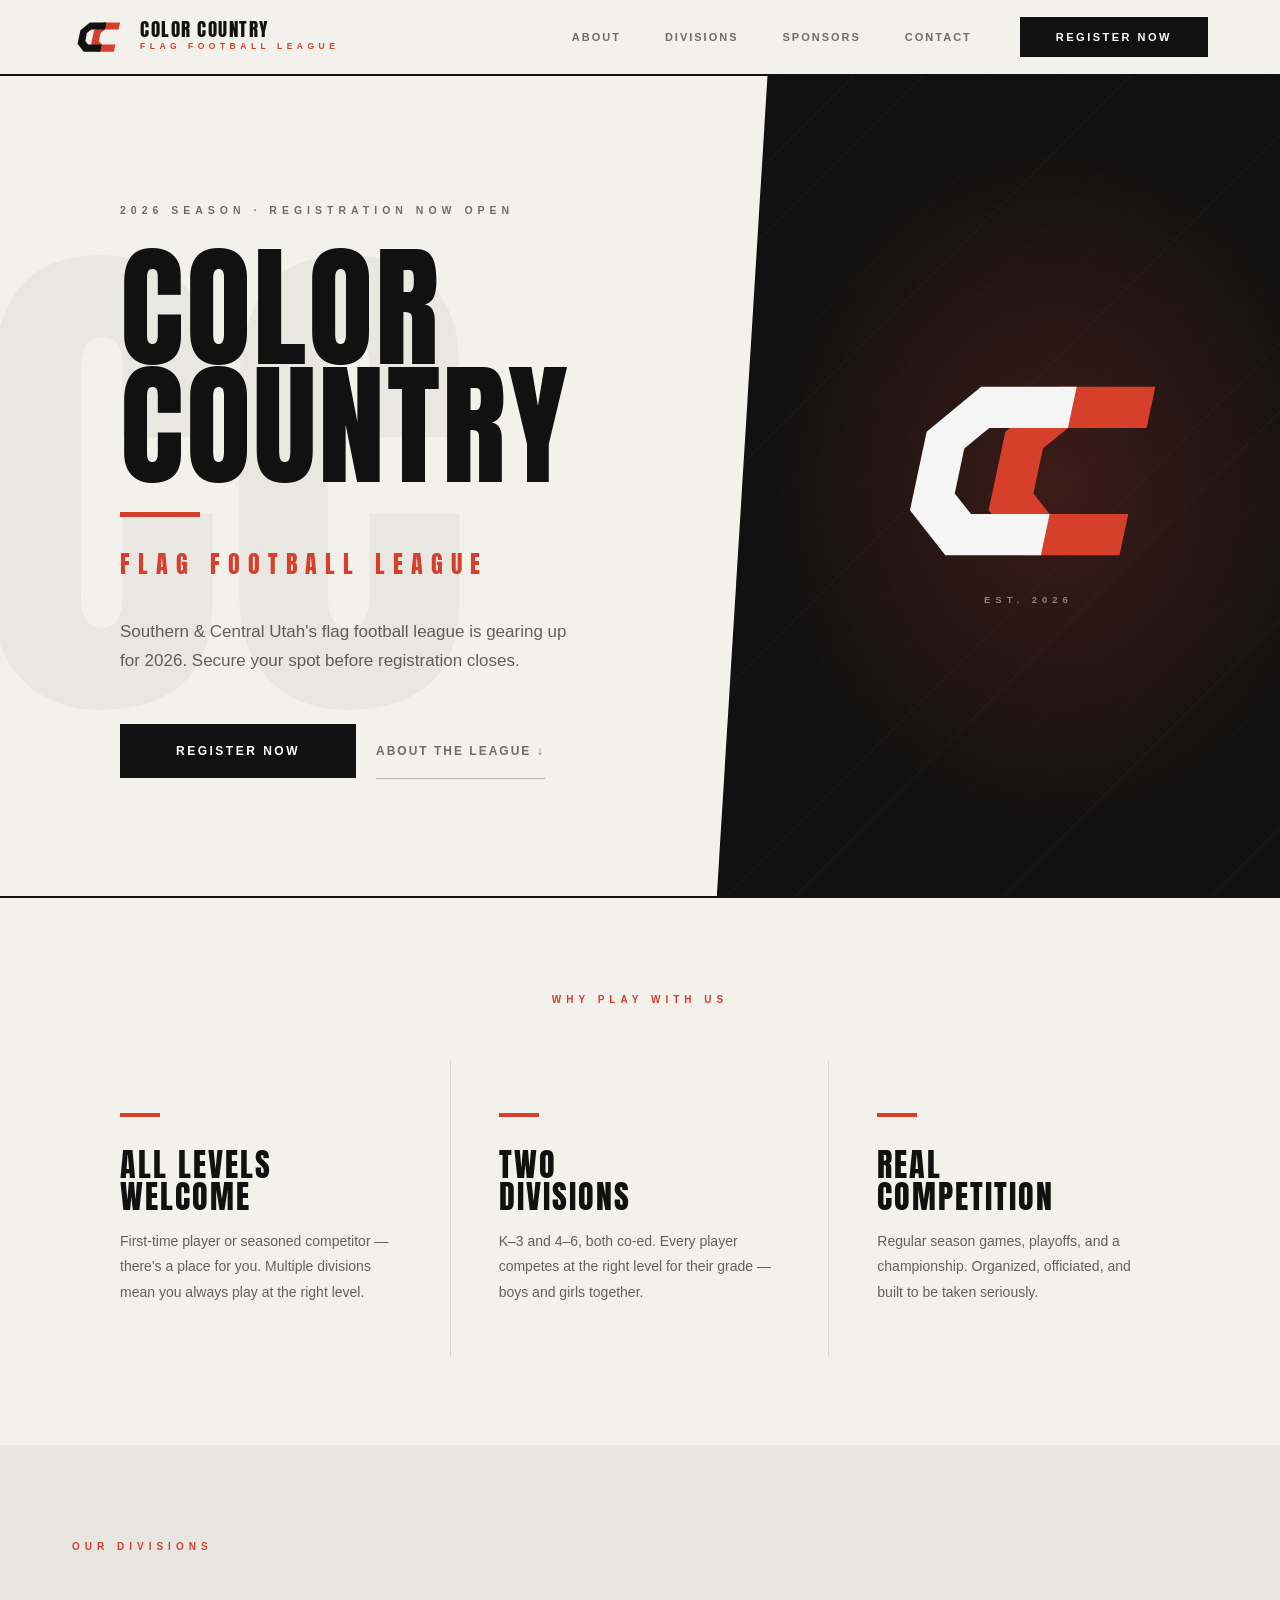
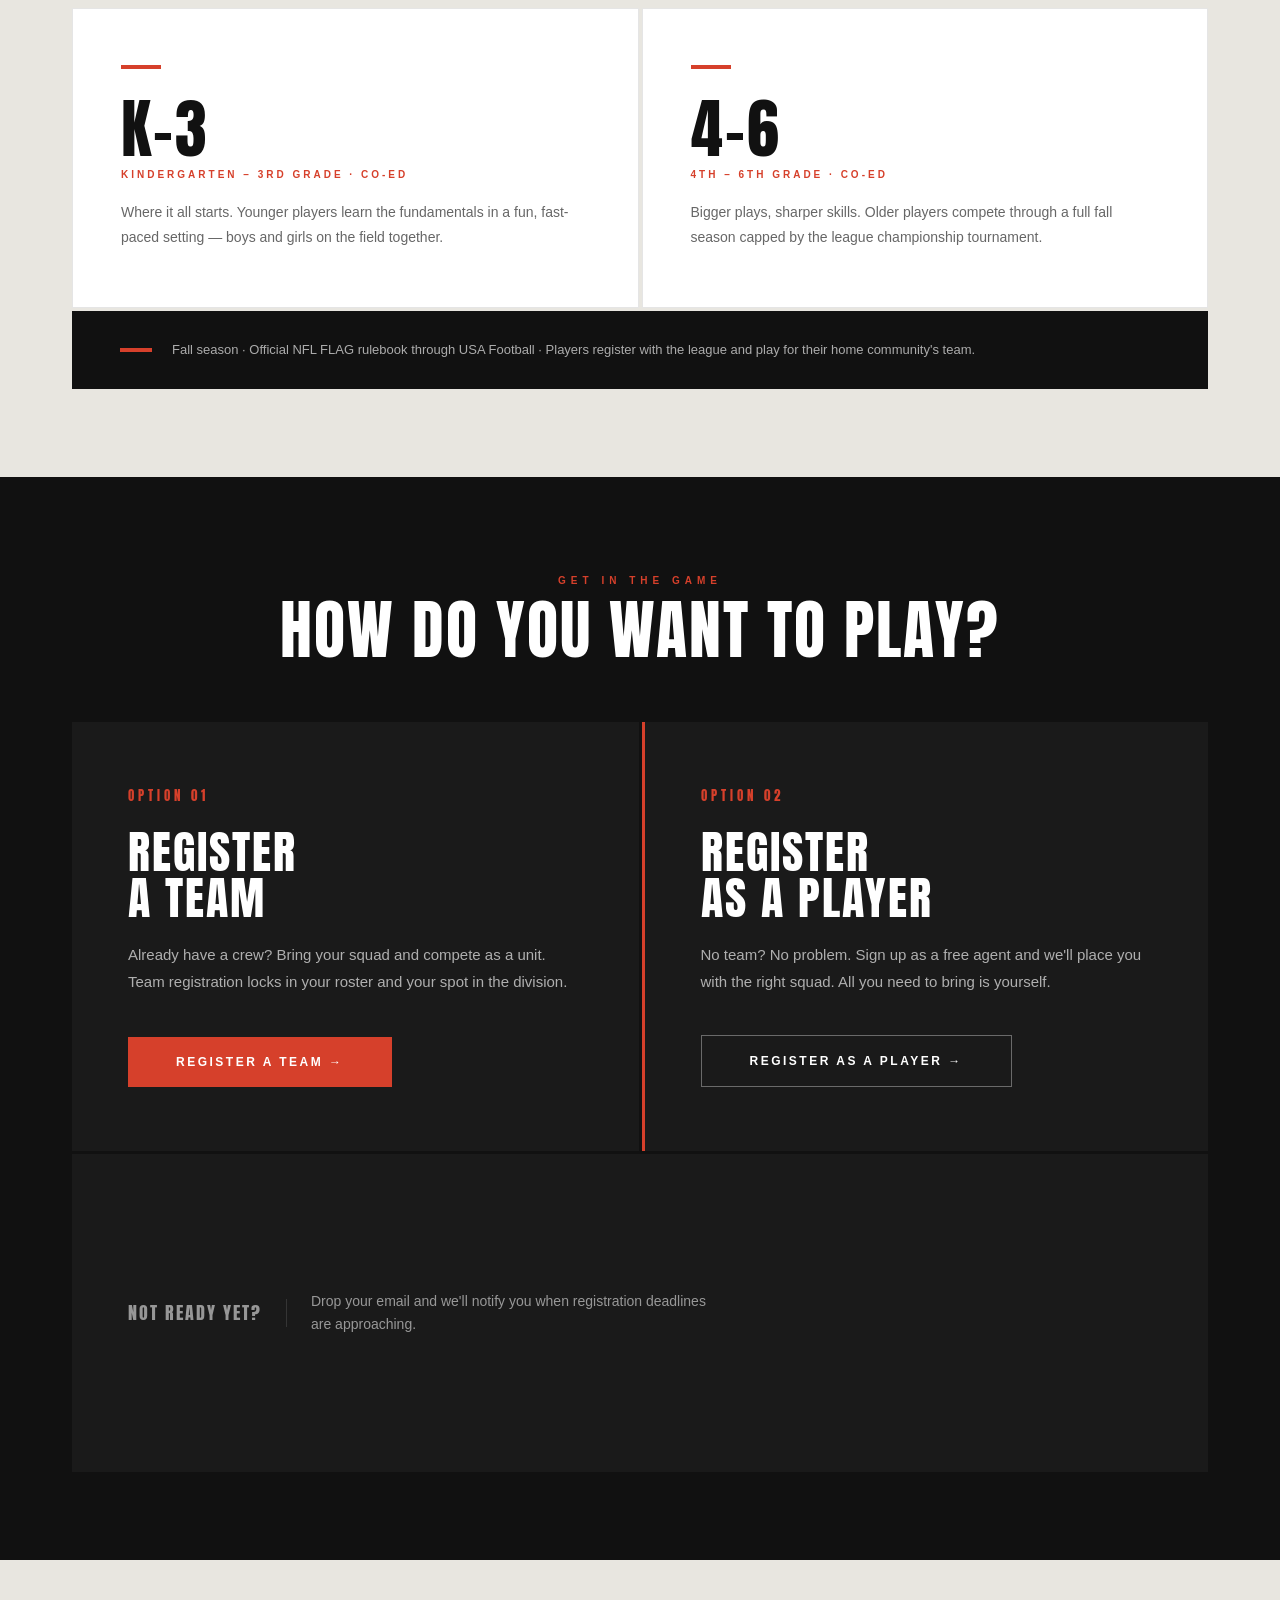
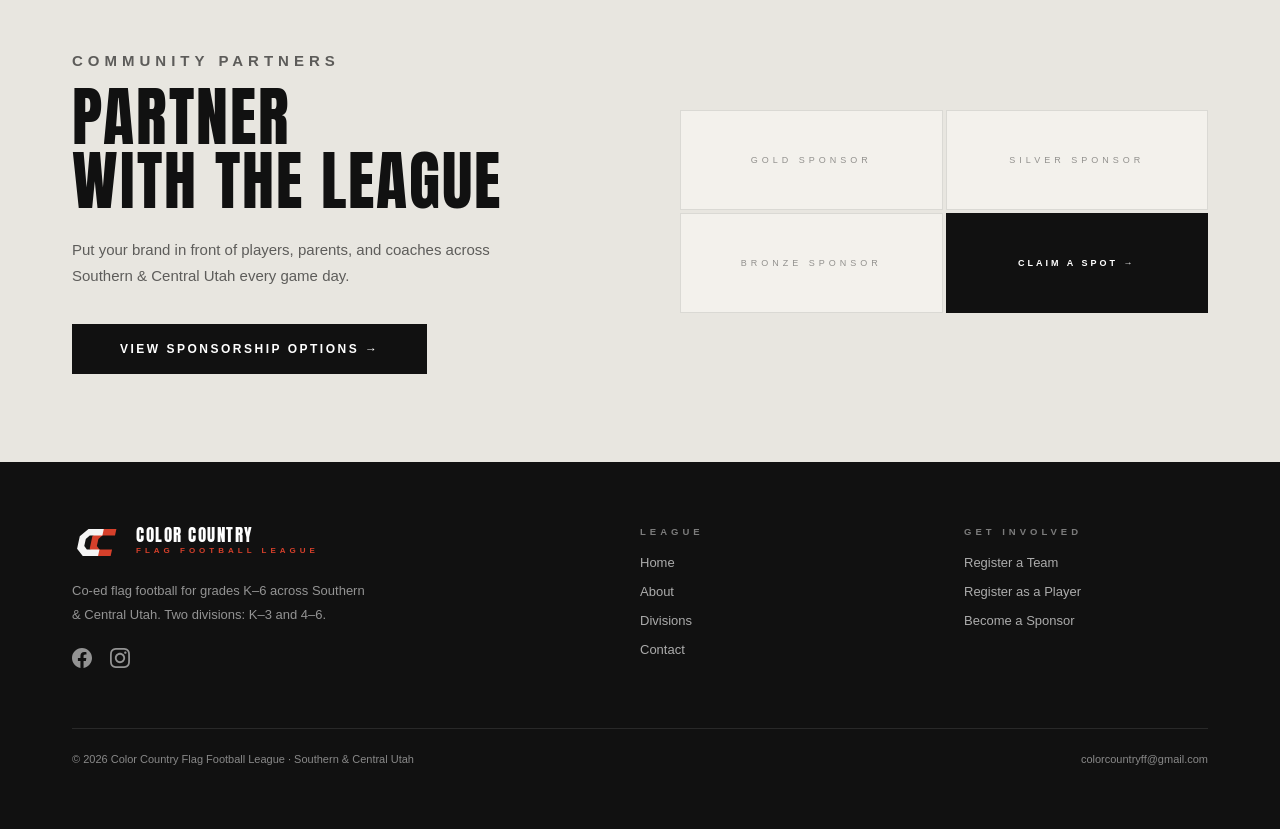
==== index.html @ 15ae37cd "Color Country Flag Football League website Static site: home, register, sponsors, about/contact, tha" ====
<!DOCTYPE html>
<html lang="en">
<head>
<meta charset="utf-8">
<meta name="viewport" content="width=device-width, initial-scale=1">
<title>Color Country Flag Football League | Youth Flag Football in Southern &amp; Central Utah</title>
<meta name="description" content="Color Country Flag Football League — co-ed youth flag football for grades K–6 across Southern &amp; Central Utah. Two divisions: K–3 and 4–6. Registration for the 2026 season is now open.">
<meta property="og:type" content="website">
<meta property="og:site_name" content="Color Country Flag Football League">
<meta property="og:title" content="Color Country Flag Football League">
<meta property="og:description" content="Co-ed youth flag football for grades K–6 across Southern &amp; Central Utah. Registration for the 2026 season is now open.">
<meta property="og:image" content="https://lanemecham-ai.github.io/color-country-flag-football/favicon-512.png">
<link rel="icon" href="favicon.ico" sizes="48x48">
<link rel="icon" href="favicon.svg" type="image/svg+xml">
<link rel="apple-touch-icon" href="apple-touch-icon.png">
<link rel="preconnect" href="https://fonts.googleapis.com">
<link rel="preconnect" href="https://fonts.gstatic.com" crossorigin>
<link href="https://fonts.googleapis.com/css2?family=Anton&display=swap" rel="stylesheet">
<link rel="stylesheet" href="styles.css">
</head>
<body>

<a class="skip-link" href="#main">Skip to main content</a>

<header class="site-nav">
  <a class="brand" href="index.html" aria-label="Color Country Flag Football League — home">
    <svg class="brand-mark" viewBox="0 0 320 220" aria-hidden="true" focusable="false"><g transform="translate(62 20) skewX(-12)"><path transform="translate(84 0)" fill="#D6402B" d="M150 0 H48 L0 48 V132 L48 180 H150 V136 H66 L44 114 V66 L66 44 H150 Z"/><path fill="#111" d="M150 0 H48 L0 48 V132 L48 180 H150 V136 H66 L44 114 V66 L66 44 H150 Z"/></g></svg>
    <div>
      <div class="brand-name">Color Country</div>
      <div class="brand-tag">Flag Football League</div>
    </div>
  </a>
  <div class="nav-spacer"></div>
  <button class="nav-toggle" aria-expanded="false" aria-controls="site-menu">
    <span class="visually-hidden">Menu</span>
    <span class="nav-toggle-bars" aria-hidden="true"></span>
  </button>
  <nav id="site-menu" class="nav-menu" aria-label="Main">
    <a href="#about">About</a>
    <a href="#divisions">Divisions</a>
    <a href="sponsors.html">Sponsors</a>
    <a href="contact.html">Contact</a>
    <a class="btn btn-dark" href="register.html">Register Now</a>
  </nav>
</header>

<main id="main">

  <!-- HERO -->
  <section class="hero">
    <div class="hero-copy">
      <div class="hero-watermark" aria-hidden="true">CC</div>
      <div class="hero-inner">
        <p class="hero-eyebrow">2026 Season · Registration Now Open</p>
        <h1 class="display hero-title">Color<br>Country</h1>
        <div class="hero-rule" aria-hidden="true"></div>
        <p class="hero-sub">Flag Football League</p>
        <p class="hero-lede">Southern &amp; Central Utah's flag football league is gearing up for 2026. Secure your spot before registration closes.</p>
        <div class="hero-actions">
          <a class="btn btn-dark" href="register.html">Register Now</a>
          <a class="hero-secondary" href="#about">About the League ↓</a>
        </div>
      </div>
    </div>
    <div class="hero-panel" aria-hidden="true">
      <div class="hero-panel-lines"></div>
      <div class="hero-panel-glow"></div>
      <div class="hero-panel-inner">
        <svg width="300" height="206" viewBox="0 0 320 220"><g transform="translate(62 20) skewX(-12)"><path transform="translate(84 0)" fill="#D6402B" d="M150 0 H48 L0 48 V132 L48 180 H150 V136 H66 L44 114 V66 L66 44 H150 Z"/><path fill="#F5F5F5" d="M150 0 H48 L0 48 V132 L48 180 H150 V136 H66 L44 114 V66 L66 44 H150 Z"/></g></svg>
        <div class="hero-panel-est">Est. 2026</div>
      </div>
    </div>
  </section>

  <!-- WHY JOIN / ABOUT -->
  <section id="about" class="section section-cream section-rule">
    <h2 class="kicker section-label center">Why Play With Us</h2>
    <div class="feature-grid">
      <div class="feature">
        <div class="accent-bar" aria-hidden="true"></div>
        <h3>All Levels<br>Welcome</h3>
        <p>First-time player or seasoned competitor — there's a place for you. Multiple divisions mean you always play at the right level.</p>
      </div>
      <div class="feature">
        <div class="accent-bar" aria-hidden="true"></div>
        <h3>Two<br>Divisions</h3>
        <p>K–3 and 4–6, both co-ed. Every player competes at the right level for their grade — boys and girls together.</p>
      </div>
      <div class="feature">
        <div class="accent-bar" aria-hidden="true"></div>
        <h3>Real<br>Competition</h3>
        <p>Regular season games, playoffs, and a championship. Organized, officiated, and built to be taken seriously.</p>
      </div>
    </div>
  </section>

  <!-- DIVISIONS -->
  <section id="divisions" class="section section-band">
    <h2 class="kicker section-label">Our Divisions</h2>
    <div class="division-grid">
      <div class="division-card">
        <div class="accent-bar" aria-hidden="true"></div>
        <h3 class="division-grade">K–3</h3>
        <div class="division-meta">Kindergarten – 3rd Grade · Co-Ed</div>
        <p>Where it all starts. Younger players learn the fundamentals in a fun, fast-paced setting — boys and girls on the field together.</p>
      </div>
      <div class="division-card">
        <div class="accent-bar" aria-hidden="true"></div>
        <h3 class="division-grade">4–6</h3>
        <div class="division-meta">4th – 6th Grade · Co-Ed</div>
        <p>Bigger plays, sharper skills. Older players compete through a full fall season capped by the league championship tournament.</p>
      </div>
    </div>
    <div class="division-note">
      <div class="accent-bar" aria-hidden="true"></div>
      <span>Fall season · Official NFL FLAG rulebook through USA Football · Players register with the league and play for their home community's team.</span>
    </div>
  </section>

  <!-- REGISTRATION PATHS -->
  <section class="section section-dark">
    <p class="kicker section-kicker-center" style="text-align:center">Get In The Game</p>
    <h2 class="display section-title-dark">How Do You Want To Play?</h2>
    <div class="option-grid">
      <div class="option-card">
        <div class="option-num">Option 01</div>
        <h3>Register<br>a Team</h3>
        <p>Already have a crew? Bring your squad and compete as a unit. Team registration locks in your roster and your spot in the division.</p>
        <a class="btn btn-red" href="register.html#team">Register a Team →</a>
      </div>
      <div class="option-card">
        <div class="option-num">Option 02</div>
        <h3>Register<br>as a Player</h3>
        <p>No team? No problem. Sign up as a free agent and we'll place you with the right squad. All you need to bring is yourself.</p>
        <a class="btn btn-outline-light" href="register.html#player">Register as a Player →</a>
      </div>
    </div>
    <div class="notify-bar">
      <div class="notify-title">Not ready yet?</div>
      <div class="notify-divider" aria-hidden="true"></div>
      <div class="notify-copy">Drop your email and we'll notify you when registration deadlines are approaching.</div>
      <div class="notify-form-wrap">
        <!-- SITE OWNER: Embedded JotForm "Stay Updated" form (ID 261872411626154).
             To point at a different JotForm, replace the ID in the iframe id/src and in the
             jotformEmbedHandler call at the bottom of this file. -->
        <iframe
          id="JotFormIFrame-261872411626154"
          title="Stay Updated email signup form"
          src="https://form.jotform.com/261872411626154"
          allow="geolocation; microphone; camera; fullscreen; payment"
          frameborder="0"
          style="min-width:100%;max-width:100%;height:250px;border:none;"
          scrolling="no"
        ></iframe>
      </div>
    </div>
  </section>

  <!-- SPONSORS TEASER -->
  <section class="section section-band">
    <div class="teaser">
      <div class="teaser-copy">
        <p class="kicker">Community Partners</p>
        <h2 class="display teaser-title">Partner<br>With the League</h2>
        <p>Put your brand in front of players, parents, and coaches across Southern &amp; Central Utah every game day.</p>
        <a class="btn btn-dark" href="sponsors.html">View Sponsorship Options →</a>
      </div>
      <div class="teaser-slots">
        <div class="teaser-slot"><span>Gold Sponsor</span></div>
        <div class="teaser-slot"><span>Silver Sponsor</span></div>
        <div class="teaser-slot"><span>Bronze Sponsor</span></div>
        <div class="teaser-slot teaser-slot-dark"><a href="sponsors.html">Claim a Spot →</a></div>
      </div>
    </div>
  </section>

</main>

<!-- FOOTER -->
<footer class="site-footer">
  <div class="footer-cols">
    <div class="footer-brand">
      <div class="footer-brand-row">
        <svg class="footer-brand-mark" viewBox="0 0 320 220" aria-hidden="true" focusable="false"><g transform="translate(62 20) skewX(-12)"><path transform="translate(84 0)" fill="#D6402B" d="M150 0 H48 L0 48 V132 L48 180 H150 V136 H66 L44 114 V66 L66 44 H150 Z"/><path fill="#F5F5F5" d="M150 0 H48 L0 48 V132 L48 180 H150 V136 H66 L44 114 V66 L66 44 H150 Z"/></g></svg>
        <div>
          <div class="footer-brand-name">Color Country</div>
          <div class="footer-brand-tag">Flag Football League</div>
        </div>
      </div>
      <p>Co-ed flag football for grades K–6 across Southern &amp; Central Utah. Two divisions: K–3 and 4–6.</p>
      <div class="footer-social">
        <a href="https://www.facebook.com/profile.php?id=61591406416175" target="_blank" rel="noopener" aria-label="Color Country Flag Football on Facebook">
          <svg viewBox="0 0 24 24" aria-hidden="true" focusable="false"><path d="M24 12.073c0-6.627-5.373-12-12-12s-12 5.373-12 12c0 5.99 4.388 10.954 10.125 11.854v-8.385H7.078v-3.47h3.047V9.43c0-3.007 1.792-4.669 4.533-4.669 1.312 0 2.686.235 2.686.235v2.953H15.83c-1.491 0-1.956.925-1.956 1.874v2.25h3.328l-.532 3.47h-2.796v8.385C19.612 23.027 24 18.062 24 12.073z"/></svg>
        </a>
        <a href="https://www.instagram.com/colorcountryff/" target="_blank" rel="noopener" aria-label="Color Country Flag Football on Instagram (@colorcountryff)">
          <svg viewBox="0 0 24 24" aria-hidden="true" focusable="false"><path d="M12 0C8.74 0 8.333.015 7.053.072 5.775.132 4.905.333 4.14.63c-.789.306-1.459.717-2.126 1.384S.935 3.35.63 4.14C.333 4.905.131 5.775.072 7.053.012 8.333 0 8.74 0 12s.015 3.667.072 4.947c.06 1.277.261 2.148.558 2.913.306.788.717 1.459 1.384 2.126.667.666 1.336 1.079 2.126 1.384.766.296 1.636.499 2.913.558C8.333 23.988 8.74 24 12 24s3.667-.015 4.947-.072c1.277-.06 2.148-.262 2.913-.558.788-.306 1.459-.718 2.126-1.384.666-.667 1.079-1.335 1.384-2.126.296-.765.499-1.636.558-2.913.06-1.28.072-1.687.072-4.947s-.015-3.667-.072-4.947c-.06-1.277-.262-2.149-.558-2.913-.306-.789-.718-1.459-1.384-2.126C21.319 1.347 20.651.935 19.86.63c-.765-.297-1.636-.499-2.913-.558C15.667.012 15.26 0 12 0zm0 2.16c3.203 0 3.585.016 4.85.071 1.17.055 1.805.249 2.227.415.562.217.96.477 1.382.896.419.42.679.819.896 1.381.164.422.36 1.057.413 2.227.057 1.266.07 1.646.07 4.85s-.015 3.585-.074 4.85c-.061 1.17-.256 1.805-.421 2.227-.224.562-.479.96-.899 1.382-.419.419-.824.679-1.38.896-.42.164-1.065.36-2.235.413-1.274.057-1.649.07-4.859.07-3.211 0-3.586-.015-4.859-.074-1.171-.061-1.816-.256-2.236-.421-.569-.224-.96-.479-1.379-.899-.421-.419-.69-.824-.9-1.38-.165-.42-.359-1.065-.42-2.235-.045-1.26-.061-1.649-.061-4.844 0-3.196.016-3.586.061-4.861.061-1.17.255-1.814.42-2.234.21-.57.479-.96.9-1.381.419-.419.81-.689 1.379-.898.42-.166 1.051-.361 2.221-.421 1.275-.045 1.65-.06 4.859-.06l.045.03zm0 3.678c-3.405 0-6.162 2.76-6.162 6.162 0 3.405 2.76 6.162 6.162 6.162 3.405 0 6.162-2.76 6.162-6.162 0-3.405-2.76-6.162-6.162-6.162zM12 16c-2.21 0-4-1.79-4-4s1.79-4 4-4 4 1.79 4 4-1.79 4-4 4zm7.846-10.405c0 .795-.646 1.44-1.44 1.44-.795 0-1.44-.646-1.44-1.44 0-.794.646-1.439 1.44-1.439.793-.001 1.44.645 1.44 1.439z"/></svg>
        </a>
      </div>
    </div>
    <nav class="footer-col" aria-label="League">
      <div class="footer-col-title">League</div>
      <a href="index.html">Home</a>
      <a href="index.html#about">About</a>
      <a href="index.html#divisions">Divisions</a>
      <a href="contact.html">Contact</a>
    </nav>
    <nav class="footer-col" aria-label="Get involved">
      <div class="footer-col-title">Get Involved</div>
      <a href="register.html#team">Register a Team</a>
      <a href="register.html#player">Register as a Player</a>
      <a href="sponsors.html">Become a Sponsor</a>
    </nav>
  </div>
  <div class="footer-bottom">
    <p>© 2026 Color Country Flag Football League · Southern &amp; Central Utah</p>
    <a href="mailto:colorcountryff@gmail.com">colorcountryff@gmail.com</a>
  </div>
</footer>

<script src="main.js"></script>
<script src="https://cdn.jotform.com/s/umd/latest/for-form-embed-handler.js"></script>
<script>
  if (window.jotformEmbedHandler) {
    window.jotformEmbedHandler("iframe[id='JotFormIFrame-261872411626154']", "https://form.jotform.com/");
  }
</script>
</body>
</html>
---- styles.css ----
/* ==========================================================================
   Color Country Flag Football League — shared stylesheet
   Palette: red #D6402B · black #111111 · cream #F3F1EC · band #E8E6E0
   Display face: Anton · Body face: Arial
   ========================================================================== */

:root {
  --red: #D6402B;
  --red-dark: #b8341f;
  --ink: #111111;
  --panel: #1a1a1a;
  --cream: #F3F1EC;
  --cream-dark: #E8E6E0;
  --white: #ffffff;
  --font-display: 'Anton', Impact, 'Arial Narrow', sans-serif;
  --font-body: Arial, Helvetica, sans-serif;
  --pad-x: 72px;
}

* { box-sizing: border-box; }

html { scroll-behavior: smooth; }

body {
  margin: 0;
  background: var(--cream);
  font-family: var(--font-body);
  color: var(--ink);
  -webkit-font-smoothing: antialiased;
}

a { color: inherit; text-decoration: none; }

img, svg { max-width: 100%; display: block; }

input, select, textarea, button { font-family: var(--font-body); }

input::placeholder, textarea::placeholder { color: rgba(0, 0, 0, .35); }

/* Accessibility helpers ---------------------------------------------------- */

.skip-link {
  position: absolute;
  left: -9999px;
  top: 0;
  z-index: 200;
  background: var(--ink);
  color: var(--white);
  padding: 12px 20px;
  font-size: 13px;
  font-weight: bold;
  letter-spacing: 1px;
}

.skip-link:focus { left: 0; }

:focus-visible {
  outline: 3px solid var(--red);
  outline-offset: 2px;
}

.visually-hidden {
  position: absolute;
  width: 1px;
  height: 1px;
  margin: -1px;
  padding: 0;
  overflow: hidden;
  clip: rect(0 0 0 0);
  white-space: nowrap;
  border: 0;
}

/* Shared type -------------------------------------------------------------- */

.kicker {
  font-size: 10px;
  font-weight: bold;
  color: var(--red);
  letter-spacing: 5px;
  text-transform: uppercase;
}

.display {
  font-family: var(--font-display);
  font-weight: 400;
  letter-spacing: 2px;
  text-transform: uppercase;
  line-height: 1;
  margin: 0;
}

.accent-bar {
  width: 40px;
  height: 4px;
  background: var(--red);
}

/* Buttons ------------------------------------------------------------------ */

.btn {
  display: inline-block;
  font-size: 12px;
  font-weight: bold;
  letter-spacing: 2.5px;
  text-transform: uppercase;
  padding: 18px 48px;
  border: none;
  cursor: pointer;
  text-align: center;
  transition: background-color .18s ease, color .18s ease, border-color .18s ease;
}

.btn-dark { background: var(--ink); color: var(--white); }
.btn-dark:hover { background: var(--red); }

.btn-red { background: var(--red); color: var(--white); }
.btn-red:hover { background: var(--red-dark); }

.btn-light { background: var(--cream); color: var(--ink); }
.btn-light:hover { background: var(--red); color: var(--white); }

.btn-white { background: var(--white); color: var(--red); }
.btn-white:hover { background: var(--cream); }

.btn-outline-light {
  background: transparent;
  color: var(--white);
  border: 1.5px solid rgba(255, 255, 255, .35);
}
.btn-outline-light:hover { border-color: var(--white); }

/* Navigation ---------------------------------------------------------------- */

.site-nav {
  background: var(--cream);
  border-bottom: 2px solid var(--ink);
  padding: 0 var(--pad-x);
  display: flex;
  align-items: center;
  min-height: 76px;
  position: sticky;
  top: 0;
  z-index: 100;
}

.brand {
  display: flex;
  align-items: center;
  gap: 16px;
  flex-shrink: 0;
}

.brand-mark { width: 52px; height: 36px; flex-shrink: 0; }

.brand-name {
  font-family: var(--font-display);
  font-size: 19px;
  color: var(--ink);
  letter-spacing: 1.5px;
  line-height: 1;
  text-transform: uppercase;
}

.brand-tag {
  font-size: 8.5px;
  font-weight: bold;
  color: var(--red);
  letter-spacing: 4.5px;
  line-height: 1.7;
  text-transform: uppercase;
}

.nav-spacer { flex: 1; }

.nav-menu {
  display: flex;
  gap: 44px;
  align-items: center;
}

.nav-menu a:not(.btn) {
  font-size: 11px;
  font-weight: bold;
  color: rgba(0, 0, 0, .55);
  letter-spacing: 2px;
  text-transform: uppercase;
  padding: 4px 0;
}

.nav-menu a:not(.btn):hover { color: var(--red); }

.nav-menu a.active {
  color: var(--ink);
  border-bottom: 2px solid var(--ink);
  padding-bottom: 2px;
}

.nav-menu .btn {
  font-size: 11px;
  padding: 14px 36px;
  margin-left: 4px;
}

.nav-toggle {
  display: none;
  background: none;
  border: 2px solid var(--ink);
  padding: 8px 10px;
  cursor: pointer;
  margin-left: 16px;
}

.nav-toggle-bars {
  display: block;
  width: 22px;
  height: 2px;
  background: var(--ink);
  position: relative;
}

.nav-toggle-bars::before,
.nav-toggle-bars::after {
  content: "";
  position: absolute;
  left: 0;
  width: 22px;
  height: 2px;
  background: var(--ink);
}

.nav-toggle-bars::before { top: -7px; }
.nav-toggle-bars::after { top: 7px; }

/* Sections ------------------------------------------------------------------ */

.section { padding: 88px var(--pad-x); }

.section-cream { background: var(--cream); }
.section-band { background: var(--cream-dark); }
.section-dark { background: var(--ink); }

.section-rule { border-top: 2px solid var(--ink); }

.section-label {
  margin-bottom: 56px;
}

.section-label.center { text-align: center; }

/* Homepage hero --------------------------------------------------------------- */

@keyframes heroFade {
  from { opacity: 0; transform: translateY(28px); }
  to { opacity: 1; transform: translateY(0); }
}

@keyframes heroFadeR {
  from { opacity: 0; transform: translateX(28px); }
  to { opacity: 1; transform: translateX(0); }
}

.hero {
  position: relative;
  min-height: 820px;
  overflow: hidden;
  background: var(--cream);
  display: flex;
}

.hero-copy {
  position: relative;
  z-index: 2;
  display: flex;
  flex-direction: column;
  justify-content: center;
  padding: 80px 80px 80px 120px;
  width: 62%;
  flex-shrink: 0;
}

.hero-watermark {
  position: absolute;
  left: -24px;
  top: 50%;
  transform: translateY(-50%);
  font-family: var(--font-display);
  font-size: 520px;
  color: rgba(0, 0, 0, .04);
  line-height: 1;
  pointer-events: none;
  user-select: none;
  white-space: nowrap;
}

.hero-inner {
  position: relative;
  z-index: 2;
  animation: heroFade .85s cubic-bezier(.2, .8, .4, 1) both;
}

.hero-eyebrow {
  font-size: 10.5px;
  font-weight: bold;
  color: rgba(0, 0, 0, .55);
  letter-spacing: 5px;
  text-transform: uppercase;
  margin-bottom: 32px;
}

.hero-title {
  font-size: clamp(64px, 10.5vw, 152px);
  line-height: .88;
  color: var(--ink);
}

.hero-rule {
  width: 80px;
  height: 5px;
  background: var(--red);
  margin: 28px 0;
}

.hero-sub {
  font-family: var(--font-display);
  font-size: clamp(17px, 1.9vw, 26px);
  color: var(--red);
  letter-spacing: 8px;
  margin-bottom: 36px;
  text-transform: uppercase;
}

.hero-lede {
  font-size: 17px;
  color: rgba(0, 0, 0, .6);
  line-height: 1.7;
  max-width: 460px;
  margin: 0 0 48px;
}

.hero-actions {
  display: flex;
  gap: 20px;
  align-items: center;
  flex-wrap: wrap;
}

.hero-actions .btn { padding: 20px 56px; }

.hero-secondary {
  font-size: 12px;
  font-weight: bold;
  color: rgba(0, 0, 0, .55);
  padding: 20px 0;
  letter-spacing: 2px;
  text-transform: uppercase;
  border-bottom: 1px solid rgba(0, 0, 0, .25);
}

.hero-secondary:hover { color: var(--ink); border-color: var(--ink); }

.hero-panel {
  position: absolute;
  right: 0;
  top: 0;
  width: 44%;
  height: 100%;
  background: var(--ink);
  clip-path: polygon(9% 0, 100% 0, 100% 100%, 0% 100%);
  display: flex;
  align-items: center;
  justify-content: center;
  animation: heroFadeR .9s cubic-bezier(.2, .8, .4, 1) .15s both;
}

.hero-panel-lines {
  position: absolute;
  inset: 0;
  background-image: repeating-linear-gradient(-45deg, transparent 0, transparent 48px, rgba(255, 255, 255, .025) 48px, rgba(255, 255, 255, .025) 49px);
  pointer-events: none;
}

.hero-panel-glow {
  position: absolute;
  inset: 0;
  background: radial-gradient(ellipse at 60% 50%, rgba(214, 64, 43, .22) 0%, transparent 60%);
  pointer-events: none;
}

.hero-panel-inner {
  position: relative;
  z-index: 2;
  display: flex;
  flex-direction: column;
  align-items: center;
  gap: 20px;
  padding-left: 60px;
}

.hero-panel-est {
  font-size: 9.5px;
  font-weight: bold;
  color: rgba(255, 255, 255, .45);
  letter-spacing: 5px;
  text-transform: uppercase;
}

/* Feature trio (Why Play With Us) -------------------------------------------- */

.feature-grid {
  display: grid;
  grid-template-columns: 1fr 1fr 1fr;
}

.feature {
  padding: 52px 48px;
  border-right: 1.5px solid rgba(0, 0, 0, .1);
}

.feature:last-child { border-right: none; }

.feature .accent-bar { margin-bottom: 32px; }

.feature h3 {
  font-family: var(--font-display);
  font-weight: 400;
  font-size: 32px;
  color: var(--ink);
  margin: 0 0 16px;
  letter-spacing: 2px;
  text-transform: uppercase;
  line-height: 1;
}

.feature p {
  font-size: 14px;
  color: rgba(0, 0, 0, .6);
  line-height: 1.8;
  margin: 0;
}

/* Divisions ------------------------------------------------------------------ */

.division-grid {
  display: grid;
  grid-template-columns: 1fr 1fr;
  gap: 3px;
}

.division-card {
  background: var(--white);
  border: 1.5px solid rgba(0, 0, 0, .1);
  padding: 56px 48px;
}

.division-card .accent-bar { margin-bottom: 28px; }

.division-grade {
  font-family: var(--font-display);
  font-size: 64px;
  color: var(--ink);
  letter-spacing: 2px;
  text-transform: uppercase;
  line-height: 1;
  margin: 0 0 8px;
  font-weight: 400;
}

.division-meta {
  font-size: 10px;
  font-weight: bold;
  color: var(--red);
  letter-spacing: 3px;
  text-transform: uppercase;
  margin-bottom: 20px;
}

.division-card p {
  font-size: 14px;
  color: rgba(0, 0, 0, .6);
  line-height: 1.8;
  margin: 0;
}

.division-note {
  margin-top: 3px;
  background: var(--ink);
  padding: 28px 48px;
  display: flex;
  align-items: center;
  gap: 20px;
  flex-wrap: wrap;
}

.division-note span {
  font-size: 13px;
  color: rgba(255, 255, 255, .65);
  line-height: 1.7;
}

.division-note .accent-bar { width: 32px; flex-shrink: 0; }

/* Dark option cards (registration paths) -------------------------------------- */

.option-grid {
  display: grid;
  grid-template-columns: 1fr 1fr;
  gap: 3px;
}

.option-card {
  background: var(--panel);
  padding: 64px 56px;
  display: flex;
  flex-direction: column;
}

.option-card + .option-card { border-left: 3px solid var(--red); }

.option-num {
  font-family: var(--font-display);
  font-size: 13px;
  color: var(--red);
  letter-spacing: 4px;
  text-transform: uppercase;
  margin-bottom: 24px;
}

.option-card h3 {
  font-family: var(--font-display);
  font-weight: 400;
  font-size: clamp(36px, 3.6vw, 52px);
  color: var(--white);
  margin: 0 0 20px;
  letter-spacing: 2px;
  text-transform: uppercase;
  line-height: 1;
}

.option-card p {
  font-size: 15px;
  color: rgba(255, 255, 255, .65);
  line-height: 1.8;
  margin: 0 0 40px;
  flex: 1;
}

.option-card .btn { align-self: flex-start; }

.section-title-dark {
  font-size: clamp(40px, 5vw, 64px);
  color: var(--white);
  margin: 0 0 60px;
  text-align: center;
}

.section-kicker-center {
  margin-bottom: 12px;
  text-align: center;
}

/* Email capture bar ------------------------------------------------------------ */

.notify-bar {
  margin-top: 3px;
  background: var(--panel);
  padding: 32px 56px;
  display: flex;
  align-items: center;
  gap: 24px;
  flex-wrap: wrap;
}

.notify-title {
  font-family: var(--font-display);
  font-size: 18px;
  color: rgba(255, 255, 255, .55);
  letter-spacing: 2px;
  text-transform: uppercase;
  flex-shrink: 0;
}

.notify-divider {
  width: 1px;
  height: 28px;
  background: rgba(255, 255, 255, .12);
  flex-shrink: 0;
}

.notify-copy {
  font-size: 14px;
  color: rgba(255, 255, 255, .55);
  line-height: 1.6;
  flex: 1;
  min-width: 220px;
}

.notify-form-wrap {
  flex-shrink: 0;
  width: 420px;
  max-width: 100%;
}

/* Sponsors teaser ------------------------------------------------------------- */

.teaser {
  display: flex;
  align-items: center;
  justify-content: space-between;
  gap: 80px;
}

.teaser-copy { flex: 1; }

.teaser-copy .kicker { display: block; margin-bottom: 12px; }

.teaser-title {
  font-size: clamp(40px, 5vw, 64px);
  color: var(--ink);
  margin: 0 0 24px;
}

.teaser-copy p {
  font-size: 15px;
  color: rgba(0, 0, 0, .6);
  line-height: 1.7;
  max-width: 460px;
  margin: 0 0 36px;
}

.teaser-slots {
  flex: 1;
  display: grid;
  grid-template-columns: 1fr 1fr;
  gap: 3px;
}

.teaser-slot {
  background: var(--cream);
  border: 1.5px solid rgba(0, 0, 0, .1);
  padding: 40px;
  display: flex;
  align-items: center;
  justify-content: center;
  height: 100px;
}

.teaser-slot span {
  font-size: 9px;
  color: rgba(0, 0, 0, .4);
  letter-spacing: 4px;
  text-transform: uppercase;
}

.teaser-slot-dark {
  background: var(--ink);
  border: none;
}

.teaser-slot-dark a {
  font-size: 9px;
  font-weight: bold;
  color: var(--white);
  letter-spacing: 3px;
  text-transform: uppercase;
}

.teaser-slot-dark a:hover { color: var(--red); }

/* Page headers (interior pages) ------------------------------------------------ */

.page-header {
  position: relative;
  overflow: hidden;
  padding: 96px 120px;
  min-height: 320px;
  display: flex;
  align-items: flex-end;
  justify-content: space-between;
  gap: 40px;
  flex-wrap: wrap;
}

.page-header-dark { background: var(--ink); }
.page-header-red { background: var(--red); }
.page-header-cream {
  background: var(--cream);
  border-bottom: 2px solid var(--ink);
}

.page-header-lines {
  position: absolute;
  inset: 0;
  background-image: repeating-linear-gradient(-58deg, transparent 0, transparent 72px, rgba(214, 64, 43, .045) 72px, rgba(214, 64, 43, .045) 73px);
  pointer-events: none;
}

.page-header-red .page-header-lines {
  background-image: repeating-linear-gradient(-58deg, transparent 0, transparent 72px, rgba(0, 0, 0, .06) 72px, rgba(0, 0, 0, .06) 73px);
}

.page-header-mark {
  position: absolute;
  right: -60px;
  top: 50%;
  transform: translateY(-50%);
  opacity: .04;
  pointer-events: none;
}

.page-header-red .page-header-mark { opacity: .07; }

.page-header-watermark {
  position: absolute;
  left: -24px;
  top: 50%;
  transform: translateY(-50%);
  font-family: var(--font-display);
  font-size: 480px;
  color: rgba(0, 0, 0, .04);
  line-height: 1;
  pointer-events: none;
  user-select: none;
  white-space: nowrap;
}

.page-header-main { position: relative; z-index: 2; }

.page-header-main .kicker {
  display: block;
  margin-bottom: 20px;
}

.page-header-red .kicker { color: rgba(255, 255, 255, .85); }

.page-header h1 {
  font-size: clamp(52px, 8vw, 112px);
  letter-spacing: 3px;
  line-height: .88;
}

.page-header-dark h1, .page-header-red h1 { color: var(--white); }
.page-header-cream h1 { color: var(--ink); }

.page-header-aside {
  position: relative;
  z-index: 2;
  flex-shrink: 0;
  max-width: 400px;
}

.page-header-aside p {
  font-size: 15px;
  line-height: 1.7;
  margin: 0;
}

.page-header-dark .page-header-aside p { color: rgba(255, 255, 255, .65); }
.page-header-red .page-header-aside p { color: rgba(255, 255, 255, .85); }
.page-header-cream .page-header-aside p { color: rgba(0, 0, 0, .6); }

/* Forms -------------------------------------------------------------------------- */

.form-grid-2 {
  display: grid;
  grid-template-columns: 1fr 1fr;
  gap: 3px;
  align-items: start;
}

.form-card {
  padding: 64px 56px;
}

.form-card-light {
  background: var(--white);
  border: 1.5px solid rgba(0, 0, 0, .1);
}

.form-card-dark { background: var(--ink); }

.form-card .accent-bar { margin-bottom: 28px; }

.form-card h2 {
  font-family: var(--font-display);
  font-weight: 400;
  font-size: clamp(32px, 3.2vw, 44px);
  margin: 0 0 8px;
  letter-spacing: 2px;
  text-transform: uppercase;
  line-height: 1;
}

.form-card-light h2 { color: var(--ink); }
.form-card-dark h2 { color: var(--white); }

.form-card > p {
  font-size: 13px;
  line-height: 1.7;
  margin: 0 0 48px;
}

.form-card-light > p { color: rgba(0, 0, 0, .6); }
.form-card-dark > p { color: rgba(255, 255, 255, .6); }

/* FAQ ------------------------------------------------------------------------------ */

.faq-grid {
  display: grid;
  grid-template-columns: 1fr 1fr;
}

.faq {
  padding: 40px 48px 40px 0;
}

.faq:nth-child(odd) { border-right: 1.5px solid rgba(0, 0, 0, .1); }
.faq:nth-child(even) { padding: 40px 0 40px 48px; }
.faq:nth-child(-n+2) { border-bottom: 1.5px solid rgba(0, 0, 0, .1); }

.faq h3 {
  font-family: var(--font-display);
  font-weight: 400;
  font-size: 20px;
  color: var(--ink);
  margin: 0 0 12px;
  letter-spacing: 1px;
  text-transform: uppercase;
}

.faq p {
  font-size: 13px;
  color: rgba(0, 0, 0, .65);
  line-height: 1.8;
  margin: 0;
}

/* Sponsor benefits ------------------------------------------------------------------- */

.benefit-grid {
  display: grid;
  grid-template-columns: repeat(4, 1fr);
  gap: 3px;
}

.benefit {
  background: var(--white);
  border: 1.5px solid rgba(0, 0, 0, .08);
  padding: 40px 36px;
}

.benefit .accent-bar { width: 32px; margin-bottom: 24px; }

.benefit h3 {
  font-family: var(--font-display);
  font-weight: 400;
  font-size: 22px;
  color: var(--ink);
  margin: 0 0 12px;
  letter-spacing: 1px;
  text-transform: uppercase;
  line-height: 1.1;
}

.benefit p {
  font-size: 13px;
  color: rgba(0, 0, 0, .6);
  line-height: 1.7;
  margin: 0;
}

/* Sponsor tiers ------------------------------------------------------------------------ */

.tier-grid {
  display: grid;
  grid-template-columns: 1fr 1fr 1fr;
  gap: 3px;
}

.tier {
  background: var(--panel);
  padding: 56px 48px;
  display: flex;
  flex-direction: column;
}

.tier-gold { border-top: 4px solid var(--red); }
.tier-silver { border-top: 4px solid rgba(255, 255, 255, .3); }
.tier-bronze { border-top: 4px solid rgba(255, 255, 255, .12); }

.tier-label {
  font-size: 9px;
  font-weight: bold;
  letter-spacing: 5px;
  text-transform: uppercase;
  margin-bottom: 20px;
}

.tier-gold .tier-label { color: var(--red); }
.tier-silver .tier-label { color: rgba(255, 255, 255, .55); }
.tier-bronze .tier-label { color: rgba(255, 255, 255, .45); }

.tier h3 {
  font-family: var(--font-display);
  font-weight: 400;
  font-size: clamp(38px, 3.6vw, 52px);
  color: var(--white);
  margin: 0 0 32px;
  letter-spacing: 2px;
  text-transform: uppercase;
  line-height: 1;
}

.tier ul {
  list-style: none;
  margin: 0 0 40px;
  padding: 0;
  display: flex;
  flex-direction: column;
  gap: 14px;
  flex: 1;
}

.tier li {
  display: flex;
  align-items: center;
  gap: 12px;
  font-size: 13px;
  color: rgba(255, 255, 255, .75);
}

.tier li::before {
  content: "";
  width: 6px;
  height: 6px;
  flex-shrink: 0;
  background: rgba(255, 255, 255, .4);
}

.tier-gold li::before { background: var(--red); }
.tier-bronze li::before { background: rgba(255, 255, 255, .25); }

.tier-price {
  font-family: var(--font-display);
  font-size: 13px;
  color: rgba(255, 255, 255, .45);
  letter-spacing: 3px;
  text-transform: uppercase;
}

/* Split layout (form + pitch) ------------------------------------------------------------ */

.split {
  display: grid;
  grid-template-columns: 1fr 1fr;
  gap: 80px;
  align-items: start;
}

.split-intro .kicker { display: block; margin-bottom: 16px; }

.split-title {
  font-size: clamp(40px, 5vw, 64px);
  line-height: .95;
  margin: 0 0 24px;
}

.split-intro p {
  font-size: 15px;
  line-height: 1.7;
  margin: 0 0 32px;
}

.section-cream .split-intro p { color: rgba(0, 0, 0, .6); }
.section-dark .split-intro p { color: rgba(255, 255, 255, .6); }
.section-dark .split-title { color: var(--white); }
.section-cream .split-title { color: var(--ink); }

.pitch-box {
  background: var(--ink);
  padding: 32px 36px;
}

.pitch-box-label {
  font-size: 9px;
  font-weight: bold;
  color: rgba(255, 255, 255, .55);
  letter-spacing: 3px;
  text-transform: uppercase;
  margin-bottom: 12px;
}

.pitch-box ul {
  list-style: none;
  margin: 0;
  padding: 0;
  display: flex;
  flex-direction: column;
  gap: 10px;
}

.pitch-box li {
  display: flex;
  gap: 12px;
  align-items: flex-start;
  font-size: 13px;
  color: rgba(255, 255, 255, .7);
  line-height: 1.6;
}

.pitch-box li::before {
  content: "";
  width: 4px;
  height: 4px;
  background: var(--red);
  flex-shrink: 0;
  margin-top: 7px;
}

/* Contact info list ------------------------------------------------------------------------ */

.contact-facts {
  display: flex;
  flex-direction: column;
  gap: 28px;
}

.contact-fact-label {
  font-size: 9px;
  font-weight: bold;
  color: rgba(255, 255, 255, .5);
  letter-spacing: 3px;
  text-transform: uppercase;
  margin-bottom: 6px;
}

.contact-fact-value {
  font-family: var(--font-display);
  font-size: 20px;
  color: var(--white);
  letter-spacing: 1px;
  overflow-wrap: anywhere;
}

a.contact-fact-value:hover { color: var(--red); }

/* About page ---------------------------------------------------------------------------------- */

.about-copy p {
  font-size: 15px;
  color: rgba(0, 0, 0, .65);
  line-height: 1.8;
  margin: 0 0 24px;
}

.about-copy p:last-child { margin-bottom: 0; }

.about-copy .kicker { display: block; margin-bottom: 28px; }

.about-title {
  font-size: clamp(38px, 4vw, 52px);
  color: var(--ink);
  line-height: .95;
  margin: 0 0 28px;
}

.about-cards {
  display: flex;
  flex-direction: column;
  gap: 3px;
}

.about-card-dark {
  background: var(--ink);
  padding: 48px;
}

.about-card-dark-label {
  font-family: var(--font-display);
  font-size: 13px;
  color: var(--red);
  letter-spacing: 3px;
  text-transform: uppercase;
  margin-bottom: 16px;
}

.about-card-dark-title {
  font-family: var(--font-display);
  font-size: clamp(26px, 2.6vw, 36px);
  color: var(--white);
  letter-spacing: 1px;
  line-height: 1;
  margin-bottom: 12px;
}

.about-card-dark-meta {
  font-size: 13px;
  color: rgba(255, 255, 255, .55);
  line-height: 1.7;
}

.about-card-band {
  background: var(--cream-dark);
  border: 1.5px solid rgba(0, 0, 0, .08);
  padding: 32px 48px;
}

.about-card-band-label {
  font-size: 9px;
  font-weight: bold;
  color: rgba(0, 0, 0, .5);
  letter-spacing: 3px;
  text-transform: uppercase;
  margin-bottom: 16px;
}

.about-card-band ul {
  list-style: none;
  margin: 0;
  padding: 0;
  display: flex;
  flex-direction: column;
  gap: 10px;
}

.about-card-band li {
  display: flex;
  gap: 12px;
  align-items: center;
  font-size: 14px;
  color: var(--ink);
  font-weight: bold;
}

.about-card-band li::before {
  content: "";
  width: 6px;
  height: 6px;
  background: var(--red);
  flex-shrink: 0;
}

/* CTA banner ------------------------------------------------------------------------------------ */

.cta-banner {
  background: var(--red);
  padding: 64px var(--pad-x);
  display: flex;
  align-items: center;
  justify-content: space-between;
  gap: 40px;
  flex-wrap: wrap;
}

.cta-banner-title {
  font-family: var(--font-display);
  font-size: clamp(32px, 4vw, 48px);
  color: var(--white);
  letter-spacing: 2px;
  text-transform: uppercase;
  line-height: 1;
}

.cta-banner-sub {
  font-size: 14px;
  color: rgba(255, 255, 255, .85);
  margin-top: 10px;
  letter-spacing: 1px;
}

.cta-banner .btn {
  padding: 20px 56px;
  white-space: nowrap;
  flex-shrink: 0;
}

/* Thanks page ------------------------------------------------------------------------------------- */

.thanks {
  min-height: 60vh;
  display: flex;
  flex-direction: column;
  align-items: center;
  justify-content: center;
  text-align: center;
  padding: 96px var(--pad-x);
}

.thanks .accent-bar { margin: 28px auto; width: 80px; height: 5px; }

.thanks h1 {
  font-size: clamp(52px, 8vw, 112px);
  color: var(--ink);
}

.thanks p {
  font-size: 16px;
  color: rgba(0, 0, 0, .6);
  line-height: 1.7;
  max-width: 480px;
  margin: 0 0 40px;
}

.thanks-actions {
  display: flex;
  gap: 16px;
  flex-wrap: wrap;
  justify-content: center;
}

/* Footer -------------------------------------------------------------------------------------------- */

.site-footer {
  background: var(--ink);
  padding: 64px var(--pad-x);
  color: var(--white);
}

.footer-cols {
  display: flex;
  gap: 80px;
  margin-bottom: 60px;
  flex-wrap: wrap;
}

.footer-brand { flex: 2; min-width: 260px; }

.footer-brand-row {
  display: flex;
  align-items: center;
  gap: 16px;
  margin-bottom: 20px;
}

.footer-brand-mark { width: 48px; height: 33px; }

.footer-brand-name {
  font-family: var(--font-display);
  font-size: 17px;
  color: var(--white);
  letter-spacing: 1.5px;
  line-height: 1;
  text-transform: uppercase;
}

.footer-brand-tag {
  font-size: 8px;
  font-weight: bold;
  color: var(--red);
  letter-spacing: 4px;
  line-height: 1.8;
  text-transform: uppercase;
}

.footer-brand p {
  font-size: 13px;
  color: rgba(255, 255, 255, .55);
  line-height: 1.8;
  max-width: 300px;
  margin: 0;
}

.footer-social {
  display: flex;
  gap: 18px;
  margin-top: 22px;
}

.footer-social a {
  display: inline-flex;
  color: rgba(255, 255, 255, .55);
}

.footer-social a:hover { color: var(--red); }

.footer-social svg {
  width: 20px;
  height: 20px;
  fill: currentColor;
}

.contact-social { margin-top: 6px; }

.footer-col {
  flex: 1;
  display: flex;
  flex-direction: column;
  gap: 14px;
  min-width: 160px;
}

.footer-col-title {
  font-size: 9.5px;
  font-weight: bold;
  color: rgba(255, 255, 255, .45);
  letter-spacing: 4px;
  text-transform: uppercase;
  margin-bottom: 4px;
}

.footer-col a {
  font-size: 13px;
  color: rgba(255, 255, 255, .65);
}

.footer-col a:hover { color: var(--red); }

.footer-bottom {
  border-top: 1px solid rgba(255, 255, 255, .1);
  padding-top: 24px;
  display: flex;
  justify-content: space-between;
  align-items: center;
  gap: 16px;
  flex-wrap: wrap;
}

.footer-bottom p {
  font-size: 11px;
  color: rgba(255, 255, 255, .5);
  margin: 0;
}

.footer-bottom a {
  font-size: 11px;
  color: rgba(255, 255, 255, .5);
}

.footer-bottom a:hover { color: var(--red); }

/* Responsive ------------------------------------------------------------------------------------------ */

@media (max-width: 1100px) {
  :root { --pad-x: 40px; }

  .page-header { padding: 72px 40px; }

  .hero-copy { padding: 64px 40px; width: 60%; }

  .benefit-grid { grid-template-columns: 1fr 1fr; }

  .split { gap: 48px; }

  .teaser { flex-direction: column; align-items: flex-start; gap: 48px; }
  .teaser-slots { width: 100%; }
}

@media (max-width: 900px) {
  /* Nav collapses to hamburger */
  .nav-toggle { display: block; }

  .nav-menu {
    display: none;
    position: absolute;
    top: 100%;
    left: 0;
    right: 0;
    flex-direction: column;
    align-items: stretch;
    gap: 0;
    background: var(--cream);
    border-bottom: 2px solid var(--ink);
    padding: 8px 0 20px;
  }

  .nav-menu.open { display: flex; }

  .nav-menu a:not(.btn) {
    padding: 14px var(--pad-x);
    font-size: 13px;
  }

  .nav-menu a.active { border-bottom: none; color: var(--red); }

  .nav-menu .btn {
    margin: 12px var(--pad-x) 0;
    text-align: center;
  }

  /* Hero stacks */
  .hero {
    flex-direction: column;
    min-height: 0;
  }

  .hero-copy {
    width: 100%;
    padding: 72px var(--pad-x) 64px;
  }

  .hero-watermark { font-size: 300px; }

  .hero-panel {
    position: relative;
    width: 100%;
    height: 280px;
    clip-path: polygon(0 12%, 100% 0, 100% 100%, 0 100%);
  }

  .hero-panel-inner { padding-left: 0; padding-top: 24px; }
  .hero-panel-inner svg { width: 180px; height: auto; }

  .feature-grid { grid-template-columns: 1fr; }

  .feature {
    border-right: none;
    border-bottom: 1.5px solid rgba(0, 0, 0, .1);
    padding: 40px 0;
  }

  .feature:last-child { border-bottom: none; }

  .division-grid, .option-grid, .form-grid-2, .tier-grid, .benefit-grid {
    grid-template-columns: 1fr;
  }

  .option-card + .option-card { border-left: none; border-top: 3px solid var(--red); }

  .split { grid-template-columns: 1fr; }

  .faq-grid { grid-template-columns: 1fr; }

  .faq, .faq:nth-child(even) {
    padding: 32px 0;
    border-right: none !important;
    border-bottom: 1.5px solid rgba(0, 0, 0, .1);
  }

  .faq:last-child { border-bottom: none; }

  .page-header { min-height: 0; align-items: flex-start; flex-direction: column; }

  .notify-bar { padding: 32px; }
  .notify-divider { display: none; }
  .notify-form-wrap { width: 100%; }
}

@media (max-width: 520px) {
  :root { --pad-x: 20px; }

  .section { padding: 64px var(--pad-x); }

  .page-header { padding: 56px var(--pad-x); }

  .form-card { padding: 44px 28px; }

  .option-card { padding: 44px 28px; }

  .tier { padding: 44px 32px; }

  .division-card { padding: 40px 28px; }

  .division-note { padding: 24px 28px; }

  .about-card-dark { padding: 36px 28px; }
  .about-card-band { padding: 28px; }

  .hero-actions .btn { padding: 18px 36px; }

  .cta-banner { padding: 48px var(--pad-x); }

  .footer-cols { gap: 40px; }
}

/* Reduced motion ---------------------------------------------------------------------------------------- */

@media (prefers-reduced-motion: reduce) {
  html { scroll-behavior: auto; }
  .hero-inner, .hero-panel { animation: none; }
  .btn { transition: none; }
}
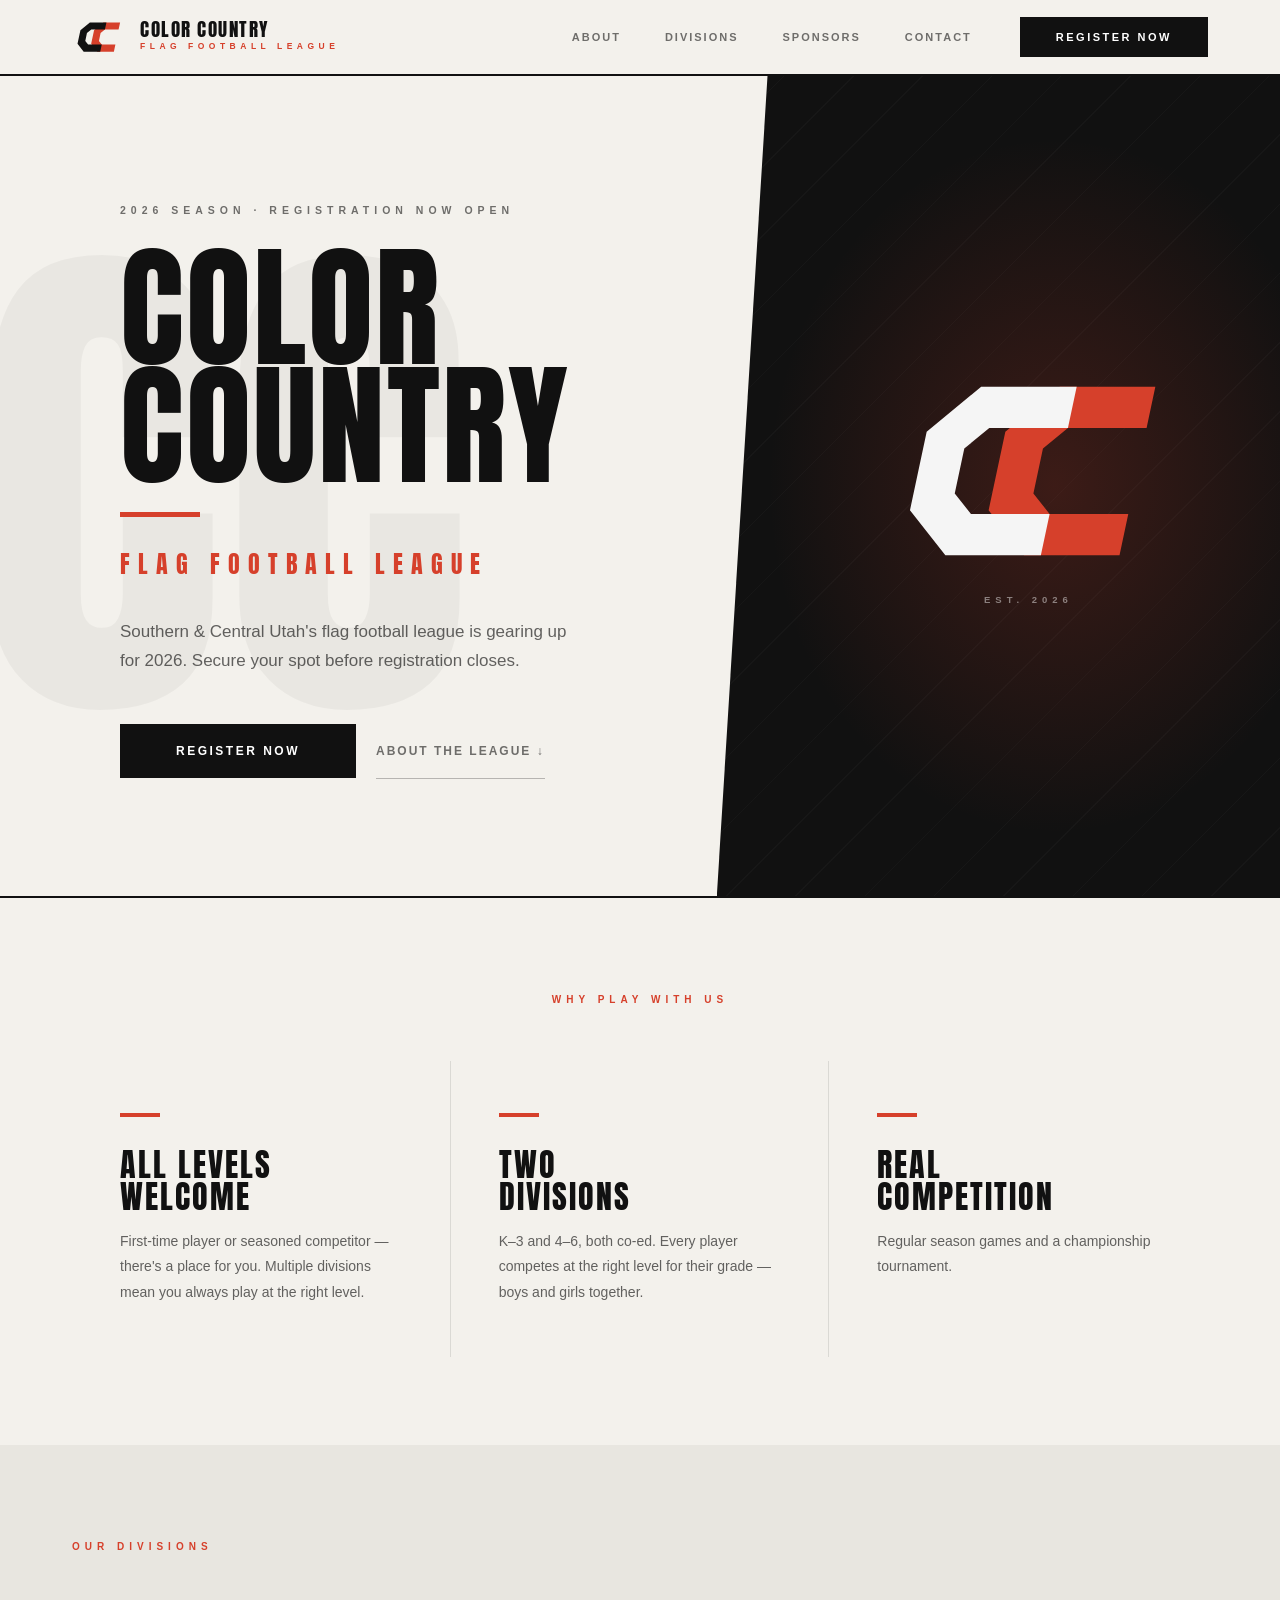
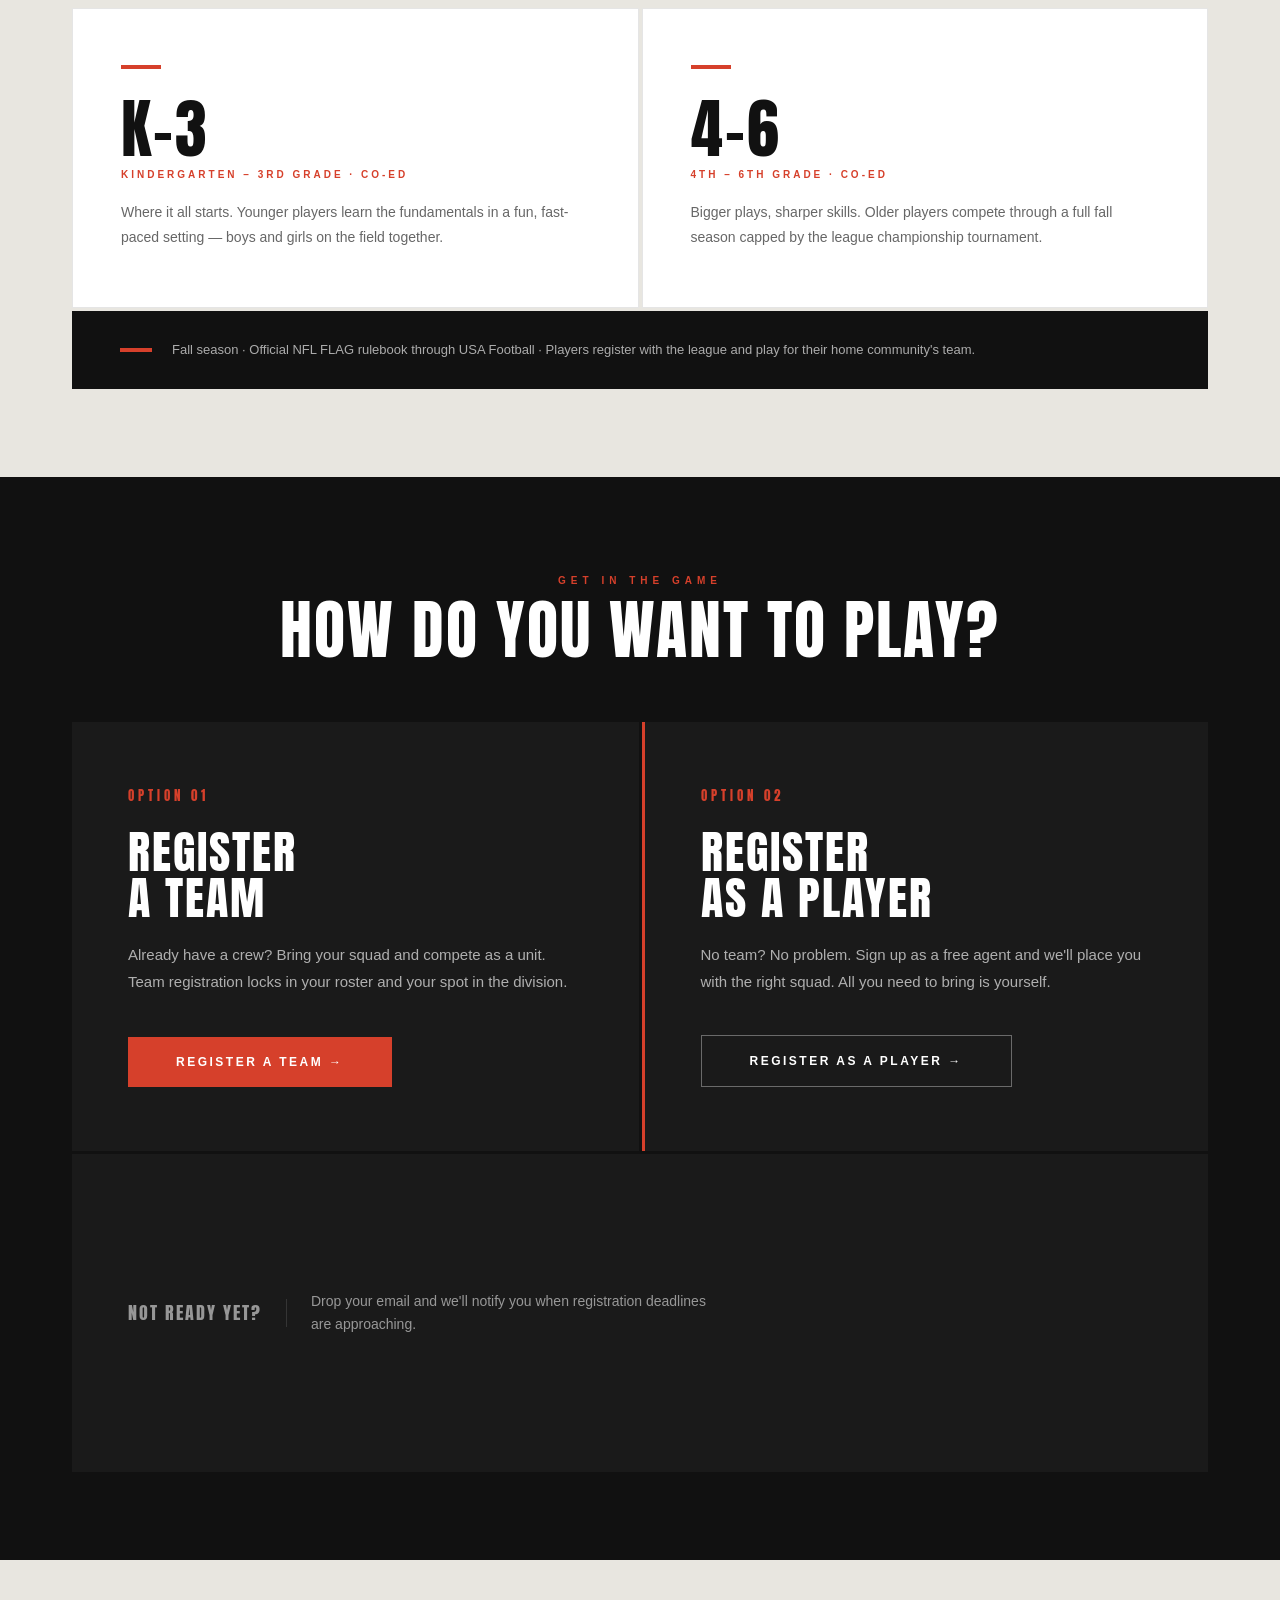
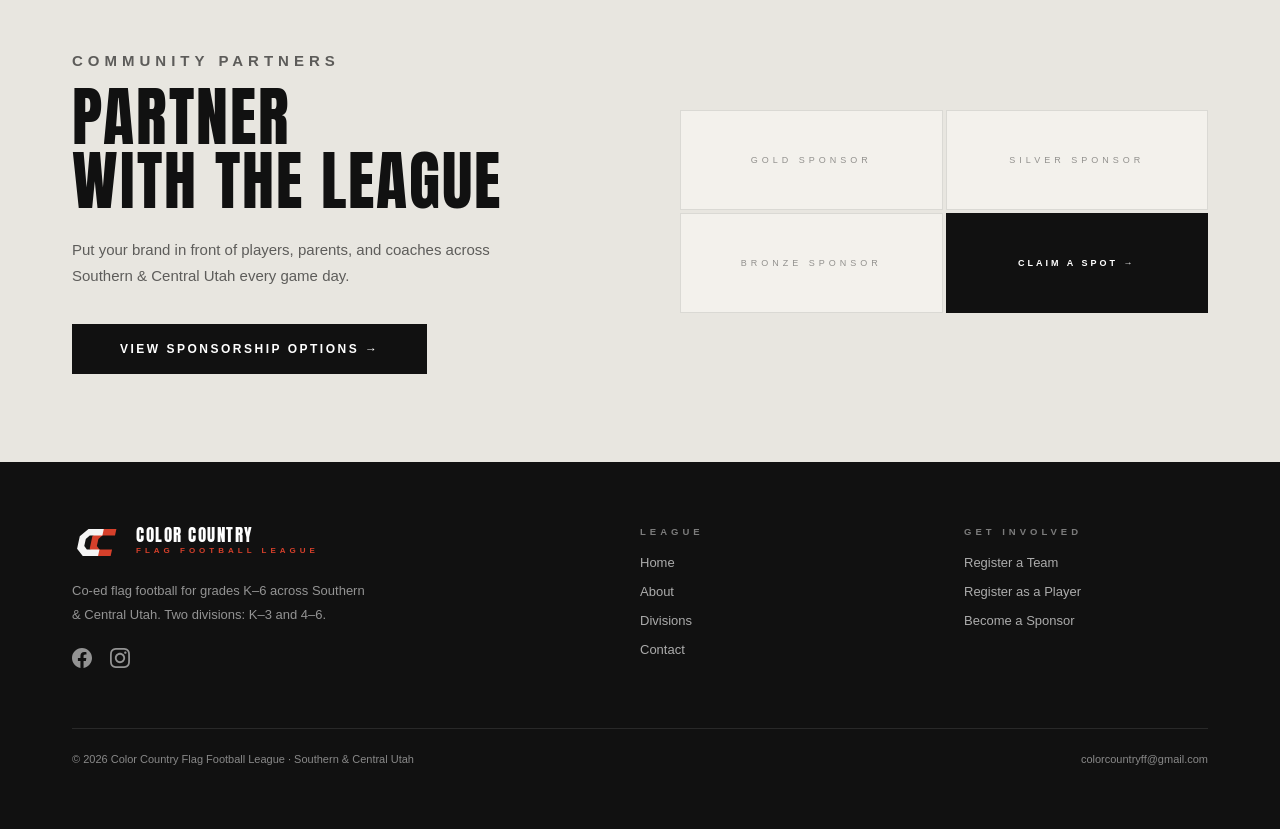
==== commit b0150ca3: "Simplify Real Competition card copy Co-Authored-By: Claude Fable 5 <noreply@anthropic.com>" ====
--- a/index.html
+++ b/index.html
@@ -89,7 +89,7 @@
       <div class="feature">
         <div class="accent-bar" aria-hidden="true"></div>
         <h3>Real<br>Competition</h3>
-        <p>Regular season games, playoffs, and a championship. Organized, officiated, and built to be taken seriously.</p>
+        <p>Regular season games and a championship tournament.</p>
       </div>
     </div>
   </section>
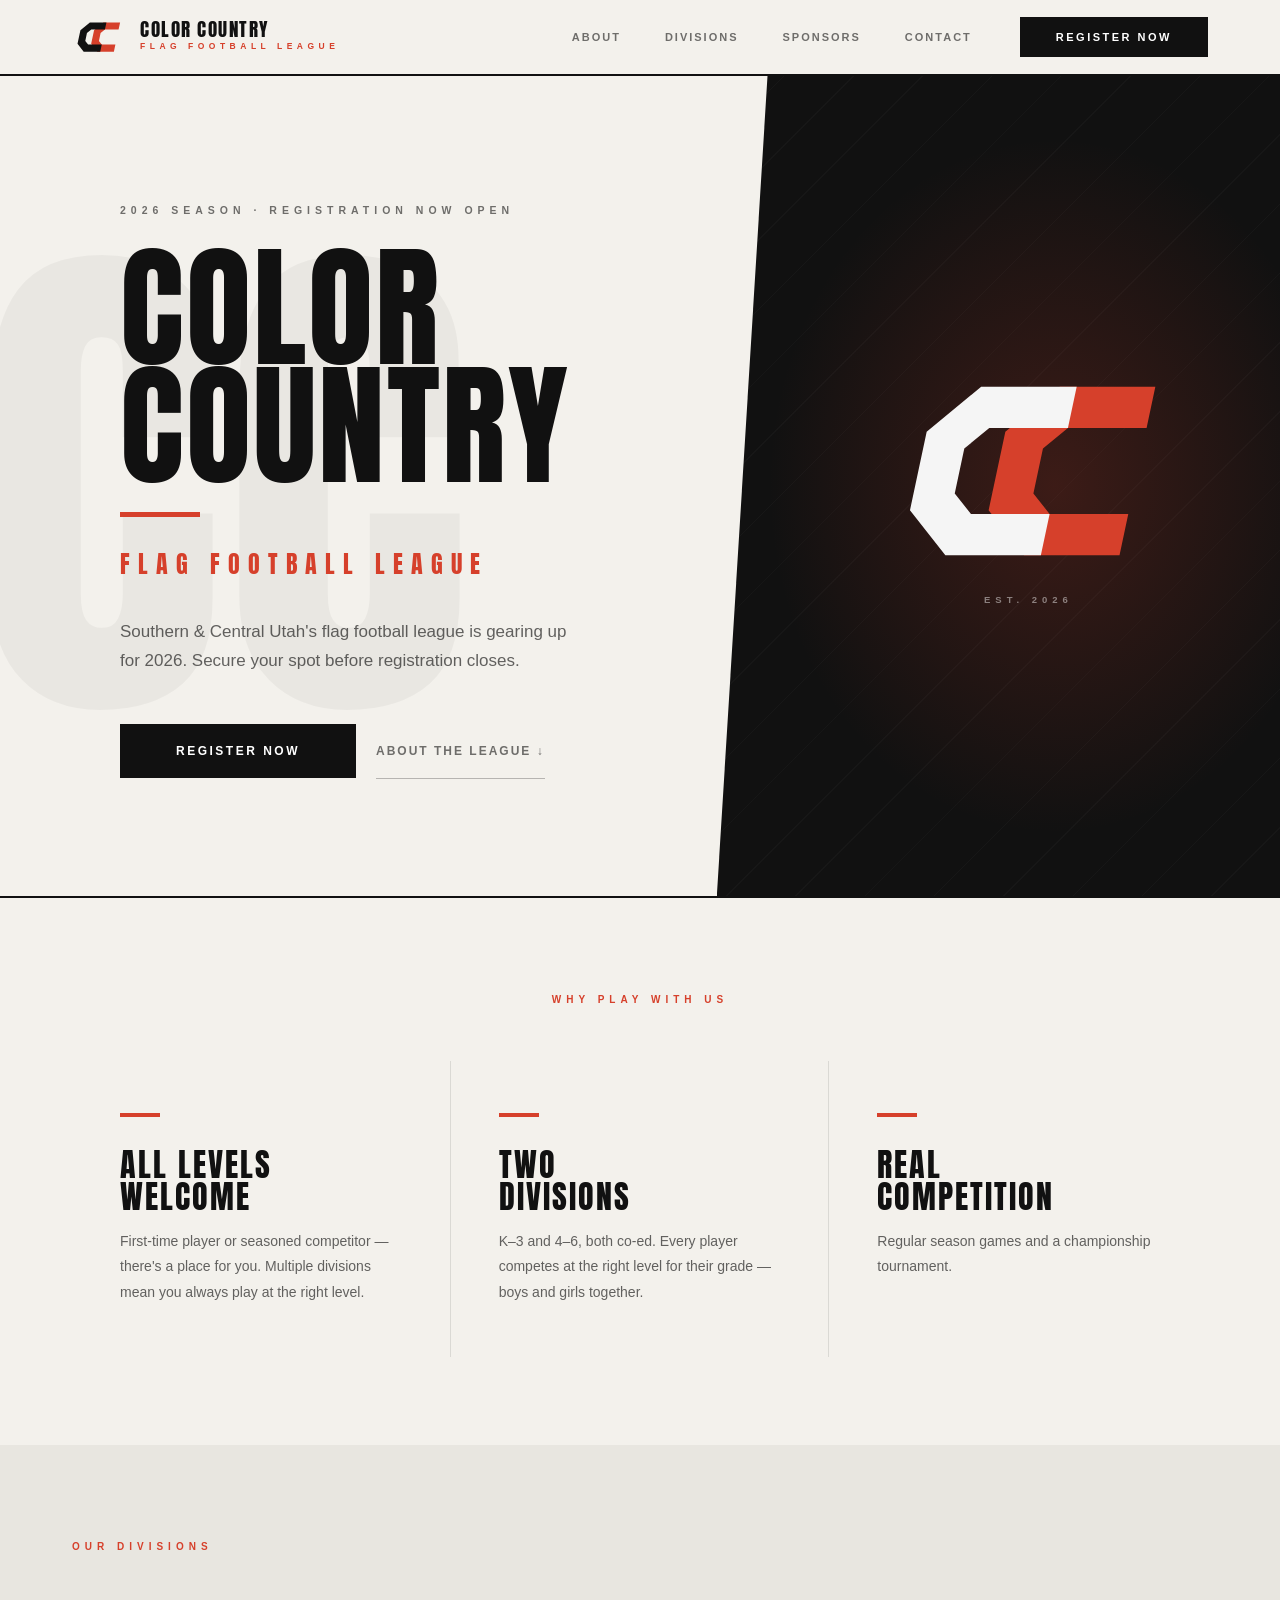
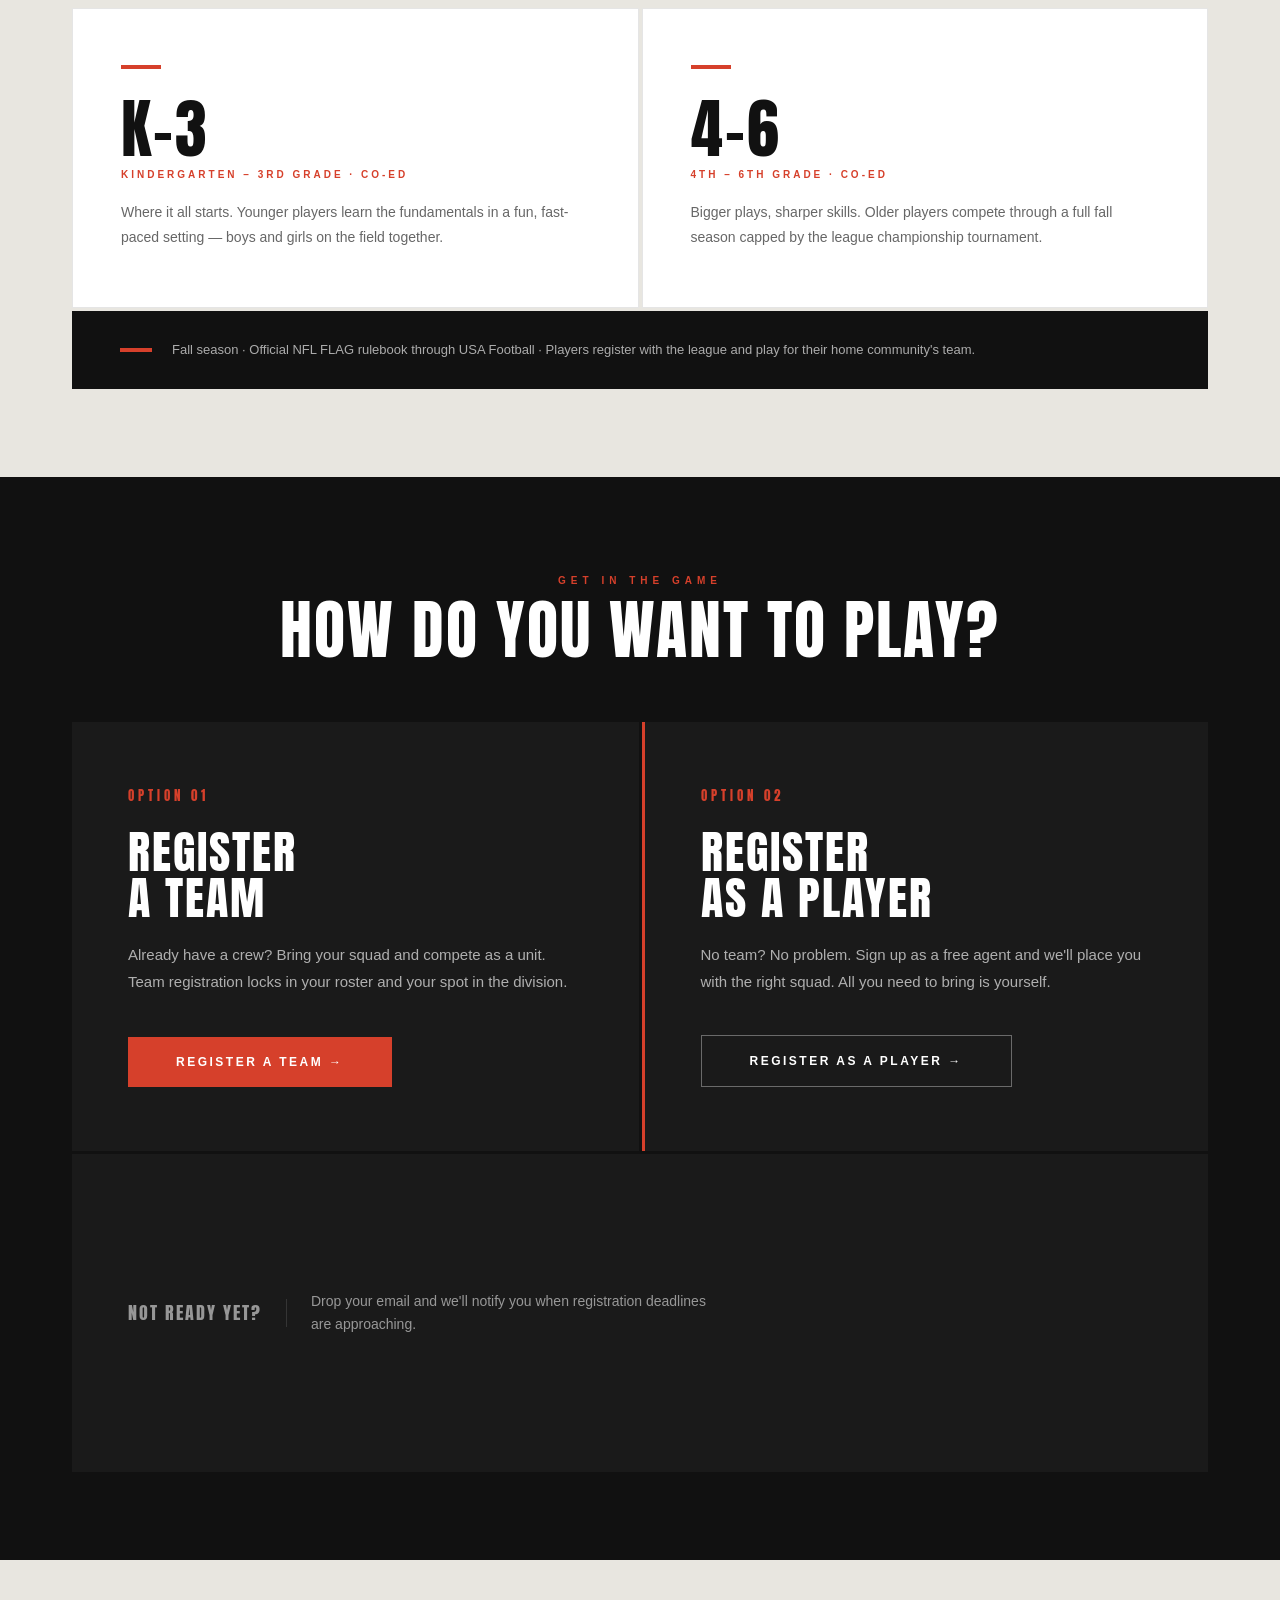
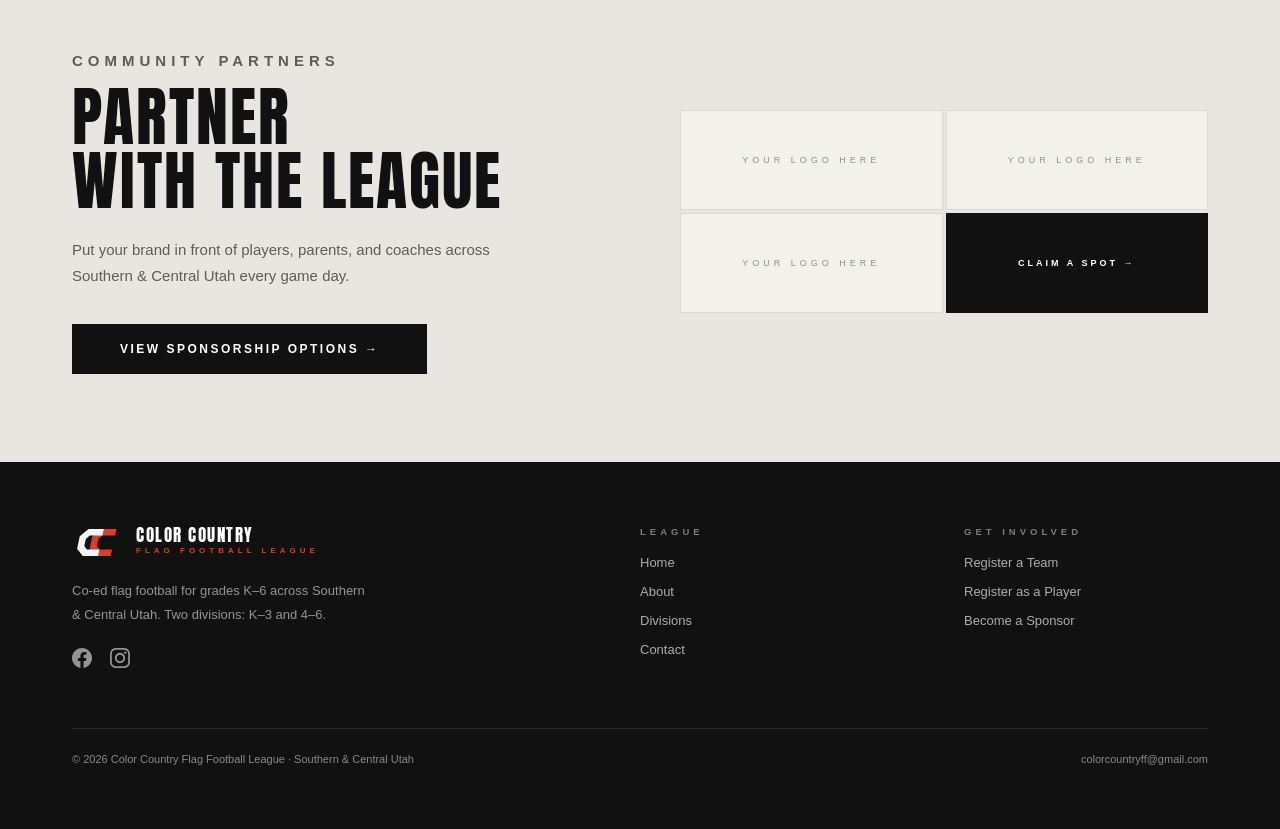
==== commit aecbea5b: "Remove sponsorship tiers; direct sponsors to the interest form Drop the Gold/Silver/Bronze packages " ====
--- a/index.html
+++ b/index.html
@@ -166,9 +166,9 @@
         <a class="btn btn-dark" href="sponsors.html">View Sponsorship Options →</a>
       </div>
       <div class="teaser-slots">
-        <div class="teaser-slot"><span>Gold Sponsor</span></div>
-        <div class="teaser-slot"><span>Silver Sponsor</span></div>
-        <div class="teaser-slot"><span>Bronze Sponsor</span></div>
+        <div class="teaser-slot"><span>Your Logo Here</span></div>
+        <div class="teaser-slot"><span>Your Logo Here</span></div>
+        <div class="teaser-slot"><span>Your Logo Here</span></div>
         <div class="teaser-slot teaser-slot-dark"><a href="sponsors.html">Claim a Spot →</a></div>
       </div>
     </div>
--- a/styles.css
+++ b/styles.css
@@ -867,85 +867,6 @@
   color: rgba(0, 0, 0, .6);
   line-height: 1.7;
   margin: 0;
-}
-
-/* Sponsor tiers ------------------------------------------------------------------------ */
-
-.tier-grid {
-  display: grid;
-  grid-template-columns: 1fr 1fr 1fr;
-  gap: 3px;
-}
-
-.tier {
-  background: var(--panel);
-  padding: 56px 48px;
-  display: flex;
-  flex-direction: column;
-}
-
-.tier-gold { border-top: 4px solid var(--red); }
-.tier-silver { border-top: 4px solid rgba(255, 255, 255, .3); }
-.tier-bronze { border-top: 4px solid rgba(255, 255, 255, .12); }
-
-.tier-label {
-  font-size: 9px;
-  font-weight: bold;
-  letter-spacing: 5px;
-  text-transform: uppercase;
-  margin-bottom: 20px;
-}
-
-.tier-gold .tier-label { color: var(--red); }
-.tier-silver .tier-label { color: rgba(255, 255, 255, .55); }
-.tier-bronze .tier-label { color: rgba(255, 255, 255, .45); }
-
-.tier h3 {
-  font-family: var(--font-display);
-  font-weight: 400;
-  font-size: clamp(38px, 3.6vw, 52px);
-  color: var(--white);
-  margin: 0 0 32px;
-  letter-spacing: 2px;
-  text-transform: uppercase;
-  line-height: 1;
-}
-
-.tier ul {
-  list-style: none;
-  margin: 0 0 40px;
-  padding: 0;
-  display: flex;
-  flex-direction: column;
-  gap: 14px;
-  flex: 1;
-}
-
-.tier li {
-  display: flex;
-  align-items: center;
-  gap: 12px;
-  font-size: 13px;
-  color: rgba(255, 255, 255, .75);
-}
-
-.tier li::before {
-  content: "";
-  width: 6px;
-  height: 6px;
-  flex-shrink: 0;
-  background: rgba(255, 255, 255, .4);
-}
-
-.tier-gold li::before { background: var(--red); }
-.tier-bronze li::before { background: rgba(255, 255, 255, .25); }
-
-.tier-price {
-  font-family: var(--font-display);
-  font-size: 13px;
-  color: rgba(255, 255, 255, .45);
-  letter-spacing: 3px;
-  text-transform: uppercase;
 }
 
 /* Split layout (form + pitch) ------------------------------------------------------------ */
@@ -1410,7 +1331,7 @@
 
   .feature:last-child { border-bottom: none; }
 
-  .division-grid, .option-grid, .form-grid-2, .tier-grid, .benefit-grid {
+  .division-grid, .option-grid, .form-grid-2, .benefit-grid {
     grid-template-columns: 1fr;
   }
 
@@ -1446,8 +1367,6 @@
 
   .option-card { padding: 44px 28px; }
 
-  .tier { padding: 44px 32px; }
-
   .division-card { padding: 40px 28px; }
 
   .division-note { padding: 24px 28px; }
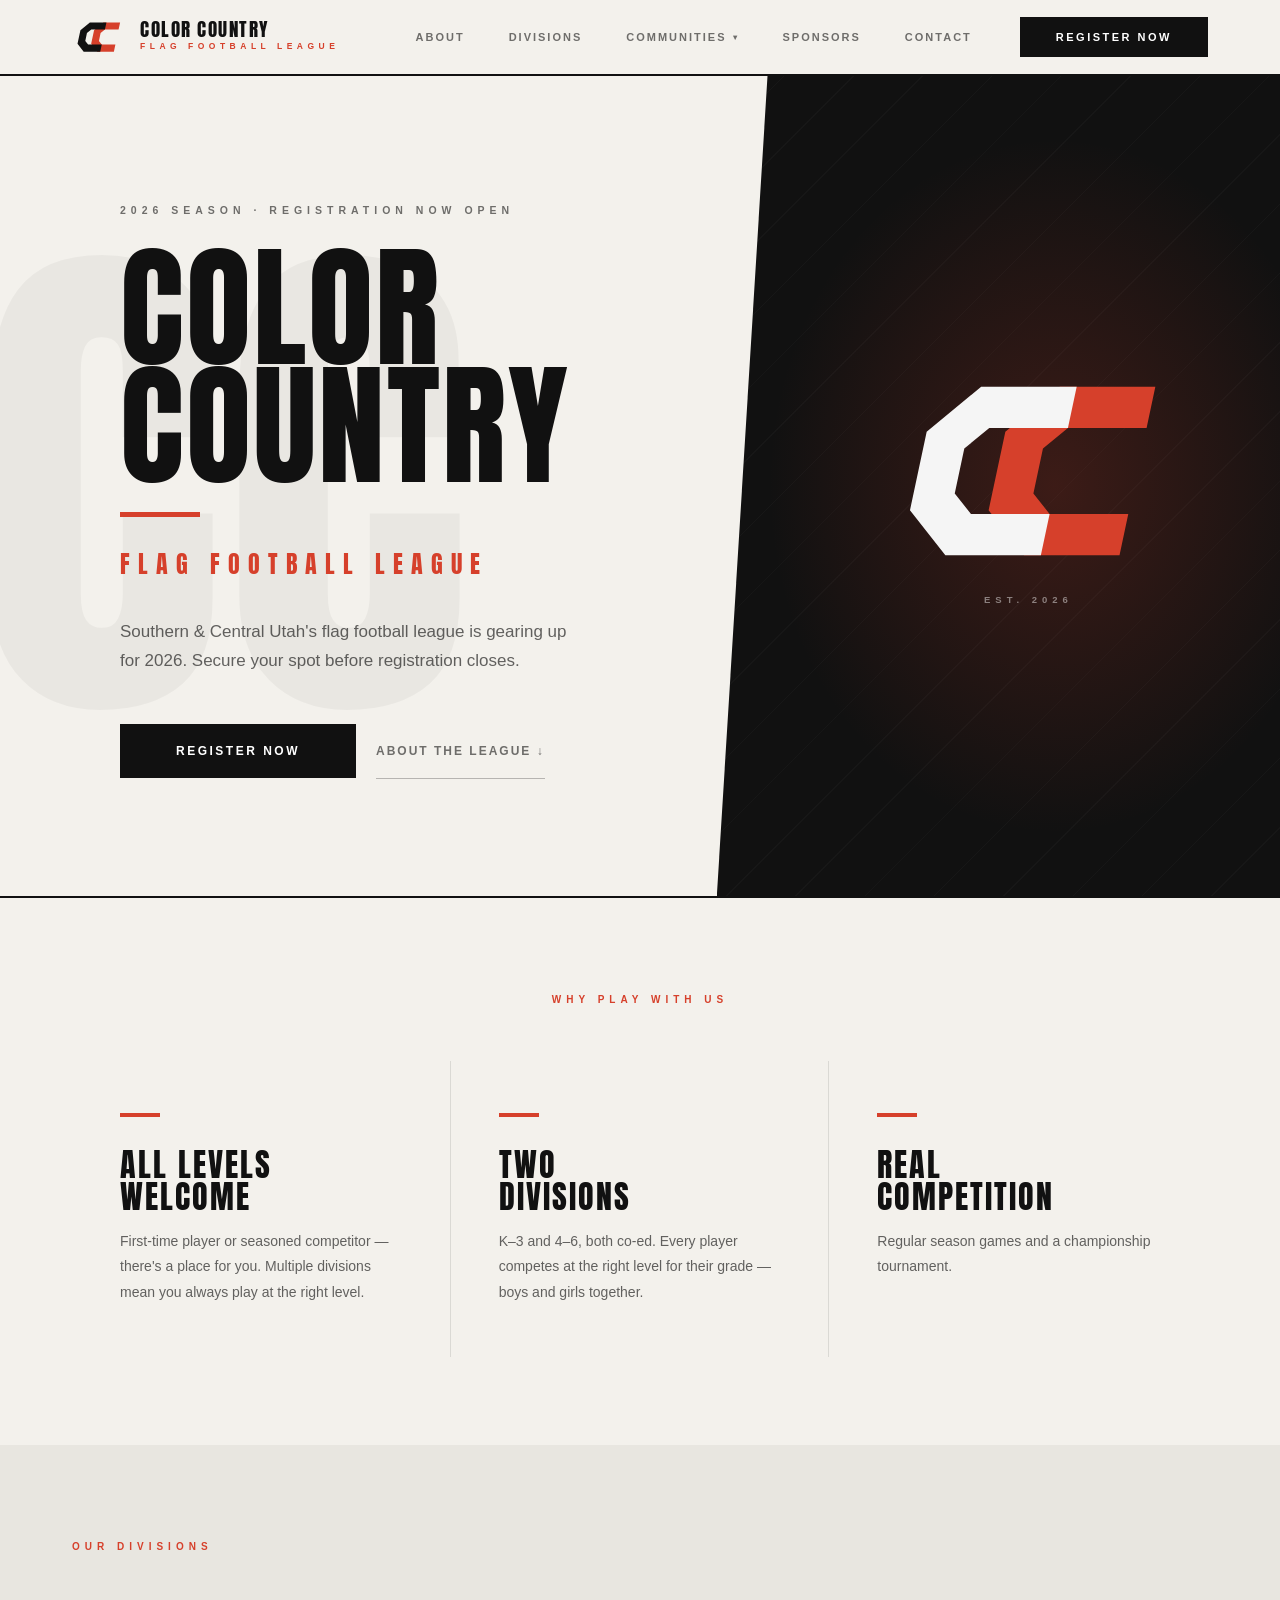
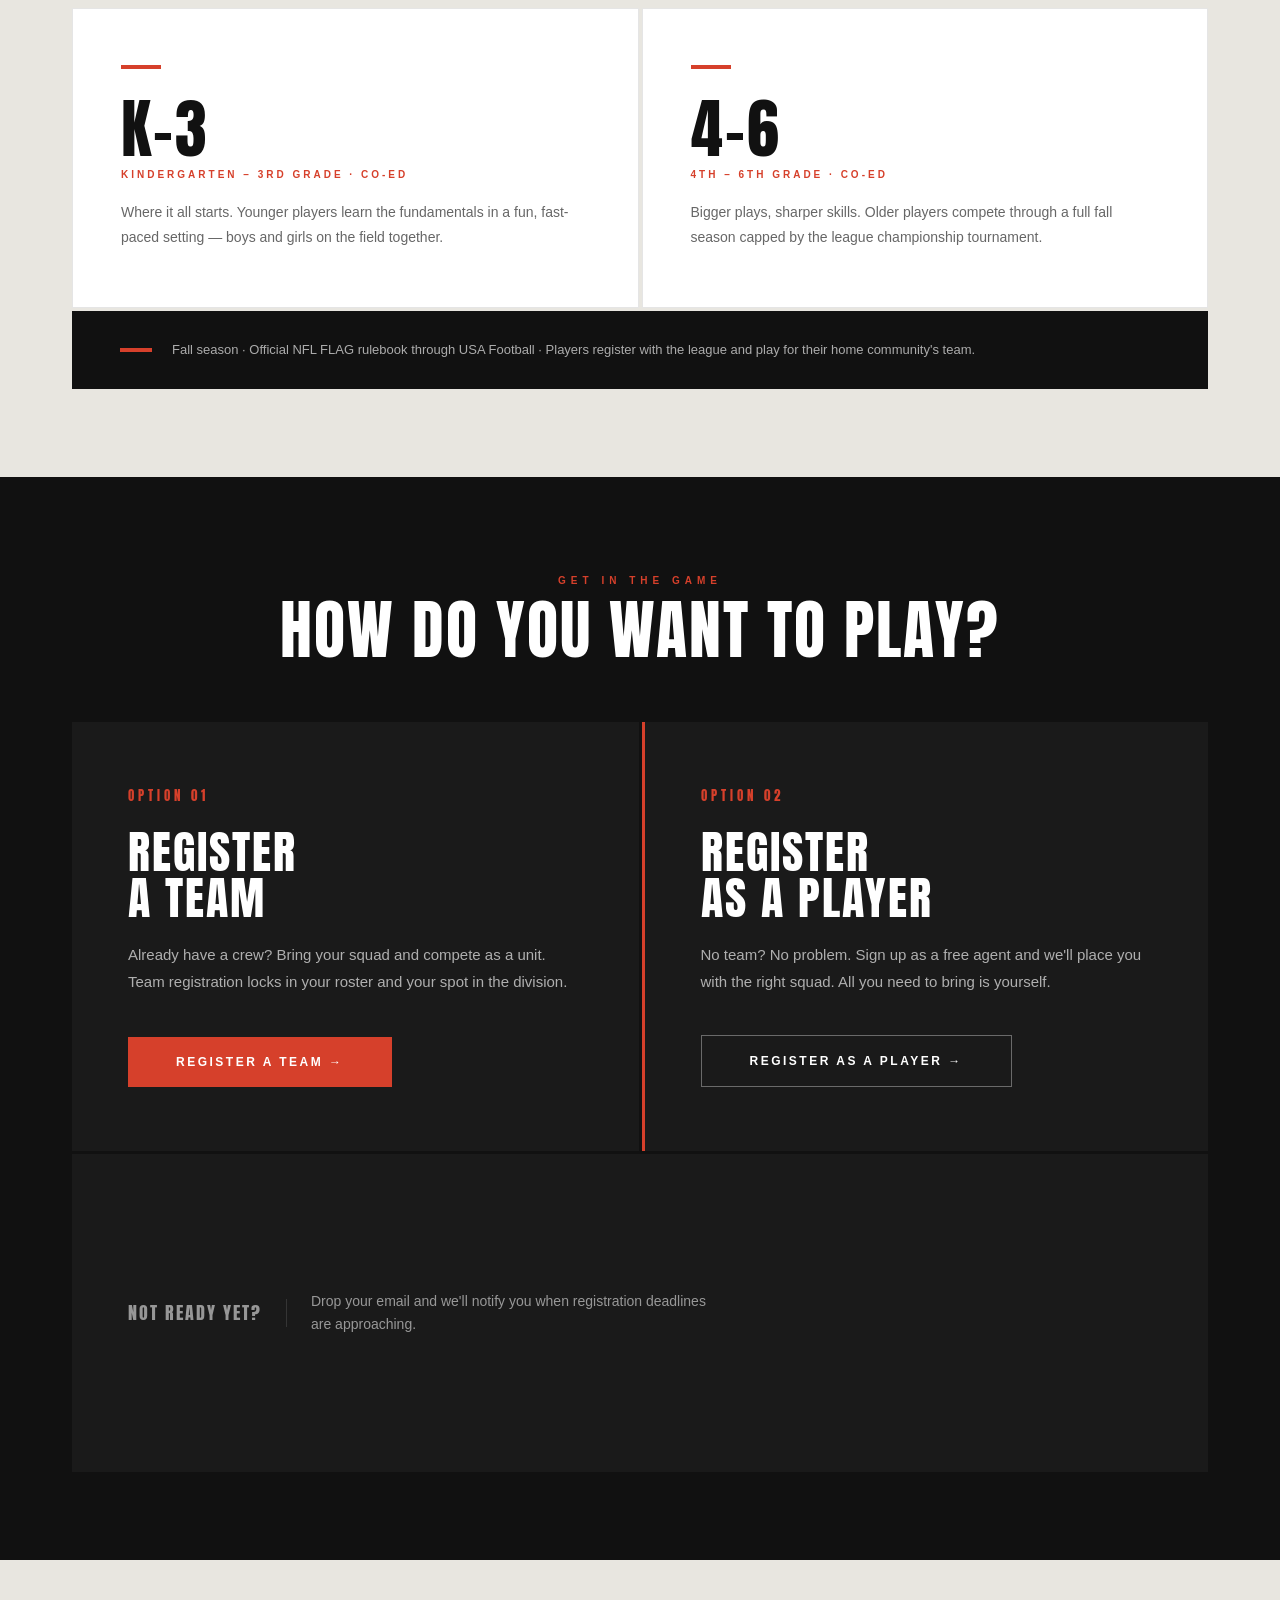
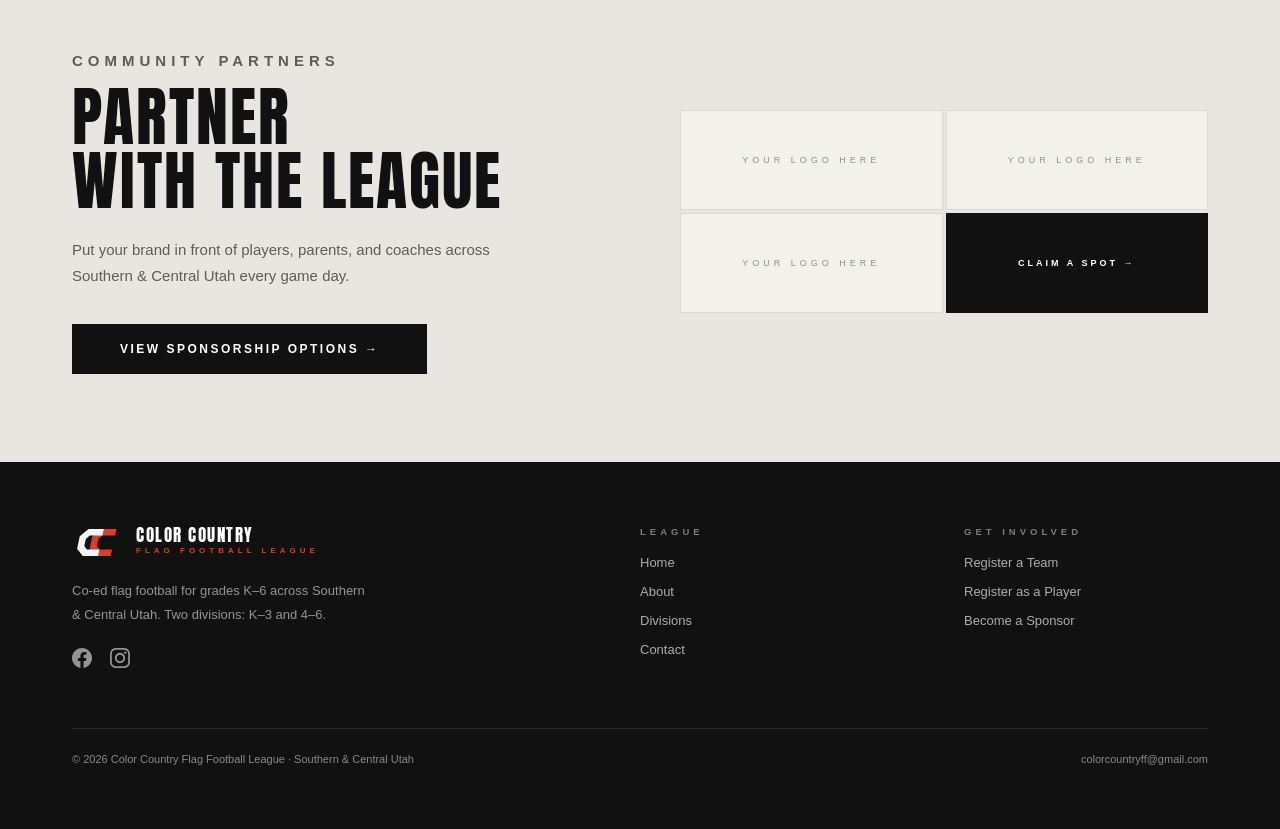
==== commit 953eda64: "Add community landing pages with school-color theming Eight landing pages (Wayne, Piute, Milford, Es" ====
--- a/index.html
+++ b/index.html
@@ -38,6 +38,19 @@
   <nav id="site-menu" class="nav-menu" aria-label="Main">
     <a href="#about">About</a>
     <a href="#divisions">Divisions</a>
+    <div class="nav-drop">
+      <button class="nav-drop-toggle" type="button" aria-expanded="false" aria-controls="communities-menu">Communities <span class="nav-drop-caret" aria-hidden="true">▾</span></button>
+      <div class="nav-drop-menu" id="communities-menu">
+        <a href="wayne.html">Wayne</a>
+        <a href="piute.html">Piute</a>
+        <a href="milford.html">Milford</a>
+        <a href="escalante.html">Escalante</a>
+        <a href="bryce-valley.html">Bryce Valley</a>
+        <a href="valley.html">Valley</a>
+        <a href="panguitch.html">Panguitch</a>
+        <a href="water-canyon.html">Water Canyon</a>
+      </div>
+    </div>
     <a href="sponsors.html">Sponsors</a>
     <a href="contact.html">Contact</a>
     <a class="btn btn-dark" href="register.html">Register Now</a>
--- a/styles.css
+++ b/styles.css
@@ -202,6 +202,68 @@
   margin-left: 4px;
 }
 
+/* Communities dropdown */
+
+.nav-drop { position: relative; }
+
+.nav-drop-toggle {
+  background: none;
+  border: none;
+  cursor: pointer;
+  font-family: var(--font-body);
+  font-size: 11px;
+  font-weight: bold;
+  color: rgba(0, 0, 0, .55);
+  letter-spacing: 2px;
+  text-transform: uppercase;
+  padding: 4px 0;
+  display: inline-flex;
+  align-items: center;
+  gap: 6px;
+}
+
+.nav-drop-toggle:hover { color: var(--red); }
+
+.nav-drop.active-page .nav-drop-toggle {
+  color: var(--ink);
+  border-bottom: 2px solid var(--ink);
+  padding-bottom: 2px;
+}
+
+.nav-drop-caret { font-size: 8px; }
+
+.nav-drop-menu {
+  display: none;
+  position: absolute;
+  top: 100%;
+  left: 50%;
+  transform: translateX(-50%);
+  flex-direction: column;
+  background: var(--cream);
+  border: 2px solid var(--ink);
+  min-width: 200px;
+  padding: 10px 0;
+  z-index: 120;
+}
+
+.nav-drop.open .nav-drop-menu { display: flex; }
+
+@media (hover: hover) and (min-width: 1151px) {
+  .nav-drop:hover .nav-drop-menu { display: flex; }
+}
+
+.nav-drop-menu a {
+  font-size: 11px;
+  font-weight: bold;
+  color: rgba(0, 0, 0, .55);
+  letter-spacing: 2px;
+  text-transform: uppercase;
+  padding: 10px 22px;
+}
+
+.nav-drop-menu a:hover { color: var(--red); }
+.nav-drop-menu a.active { color: var(--red); }
+
 .nav-toggle {
   display: none;
   background: none;
@@ -1061,6 +1123,104 @@
   flex-shrink: 0;
 }
 
+/* Community landing pages ------------------------------------------------------------------------ */
+/* Each page sets its school colors via --cc-* custom properties on <body class="community-page"> */
+
+.community-header {
+  background: var(--cc1);
+  border-bottom: 2px solid var(--ink);
+}
+
+.community-header .page-header-lines {
+  background-image: repeating-linear-gradient(-58deg, transparent 0, transparent 72px, var(--cc-lines, rgba(0, 0, 0, .07)) 72px, var(--cc-lines, rgba(0, 0, 0, .07)) 73px);
+}
+
+.community-header .kicker { color: var(--cc-kicker); }
+.community-header h1 { color: var(--cc-ink); }
+.community-header .page-header-aside p { color: var(--cc-muted); }
+
+.community-swatches {
+  display: flex;
+  gap: 10px;
+  align-items: center;
+  margin-top: 24px;
+}
+
+.community-swatch {
+  width: 18px;
+  height: 18px;
+  flex-shrink: 0;
+  border: 2px solid rgba(255, 255, 255, .55);
+}
+
+.community-swatch-label {
+  font-size: 10px;
+  font-weight: bold;
+  color: var(--cc-muted);
+  letter-spacing: 3px;
+  text-transform: uppercase;
+}
+
+.community-page .accent-bar { background: var(--cc2); }
+.community-page .kicker { color: var(--cc-accent-text, var(--cc-step)); }
+.community-header .kicker { color: var(--cc-kicker); }
+
+.steps-grid {
+  display: grid;
+  grid-template-columns: repeat(3, 1fr);
+}
+
+.step {
+  padding: 40px 48px 0 0;
+}
+
+.step-num {
+  font-family: var(--font-display);
+  font-size: 44px;
+  color: var(--cc-step);
+  letter-spacing: 2px;
+  line-height: 1;
+  margin-bottom: 18px;
+}
+
+.step h3 {
+  font-family: var(--font-display);
+  font-weight: 400;
+  font-size: 24px;
+  color: var(--ink);
+  margin: 0 0 12px;
+  letter-spacing: 1px;
+  text-transform: uppercase;
+  line-height: 1.1;
+}
+
+.step p {
+  font-size: 14px;
+  color: rgba(0, 0, 0, .6);
+  line-height: 1.8;
+  margin: 0;
+}
+
+.steps-note {
+  margin-top: 56px;
+  padding-top: 24px;
+  border-top: 1.5px solid rgba(0, 0, 0, .1);
+  font-size: 13px;
+  color: rgba(0, 0, 0, .6);
+  line-height: 1.7;
+}
+
+.community-page .cta-banner { background: var(--cc-cta); }
+.community-page .cta-banner-title { color: var(--cc-cta-text); }
+.community-page .cta-banner-sub { color: var(--cc-cta-sub); }
+
+.community-page .cta-banner .btn {
+  background: var(--cc-btn-bg);
+  color: var(--cc-btn-text);
+}
+
+.community-page .cta-banner .btn:hover { opacity: .88; }
+
 /* CTA banner ------------------------------------------------------------------------------------ */
 
 .cta-banner {
@@ -1266,8 +1426,9 @@
   .teaser-slots { width: 100%; }
 }
 
-@media (max-width: 900px) {
-  /* Nav collapses to hamburger */
+/* Nav collapses to hamburger — happens earlier than the layout stack because
+   the menu (with the Communities dropdown) needs the width */
+@media (max-width: 1150px) {
   .nav-toggle { display: block; }
 
   .nav-menu {
@@ -1298,6 +1459,37 @@
     text-align: center;
   }
 
+  .nav-drop { width: 100%; }
+
+  .nav-drop-toggle {
+    width: 100%;
+    text-align: left;
+    justify-content: flex-start;
+    padding: 14px var(--pad-x);
+    font-size: 13px;
+  }
+
+  .nav-drop.active-page .nav-drop-toggle {
+    border-bottom: none;
+    color: var(--red);
+  }
+
+  .nav-drop-menu {
+    position: static;
+    transform: none;
+    border: none;
+    background: transparent;
+    min-width: 0;
+    padding: 0 0 8px;
+  }
+
+  .nav-drop-menu a {
+    font-size: 12px;
+    padding: 10px calc(var(--pad-x) + 20px);
+  }
+}
+
+@media (max-width: 900px) {
   /* Hero stacks */
   .hero {
     flex-direction: column;
@@ -1335,6 +1527,10 @@
     grid-template-columns: 1fr;
   }
 
+  .steps-grid { grid-template-columns: 1fr; }
+
+  .step { padding: 32px 0 0; }
+
   .option-card + .option-card { border-left: none; border-top: 3px solid var(--red); }
 
   .split { grid-template-columns: 1fr; }
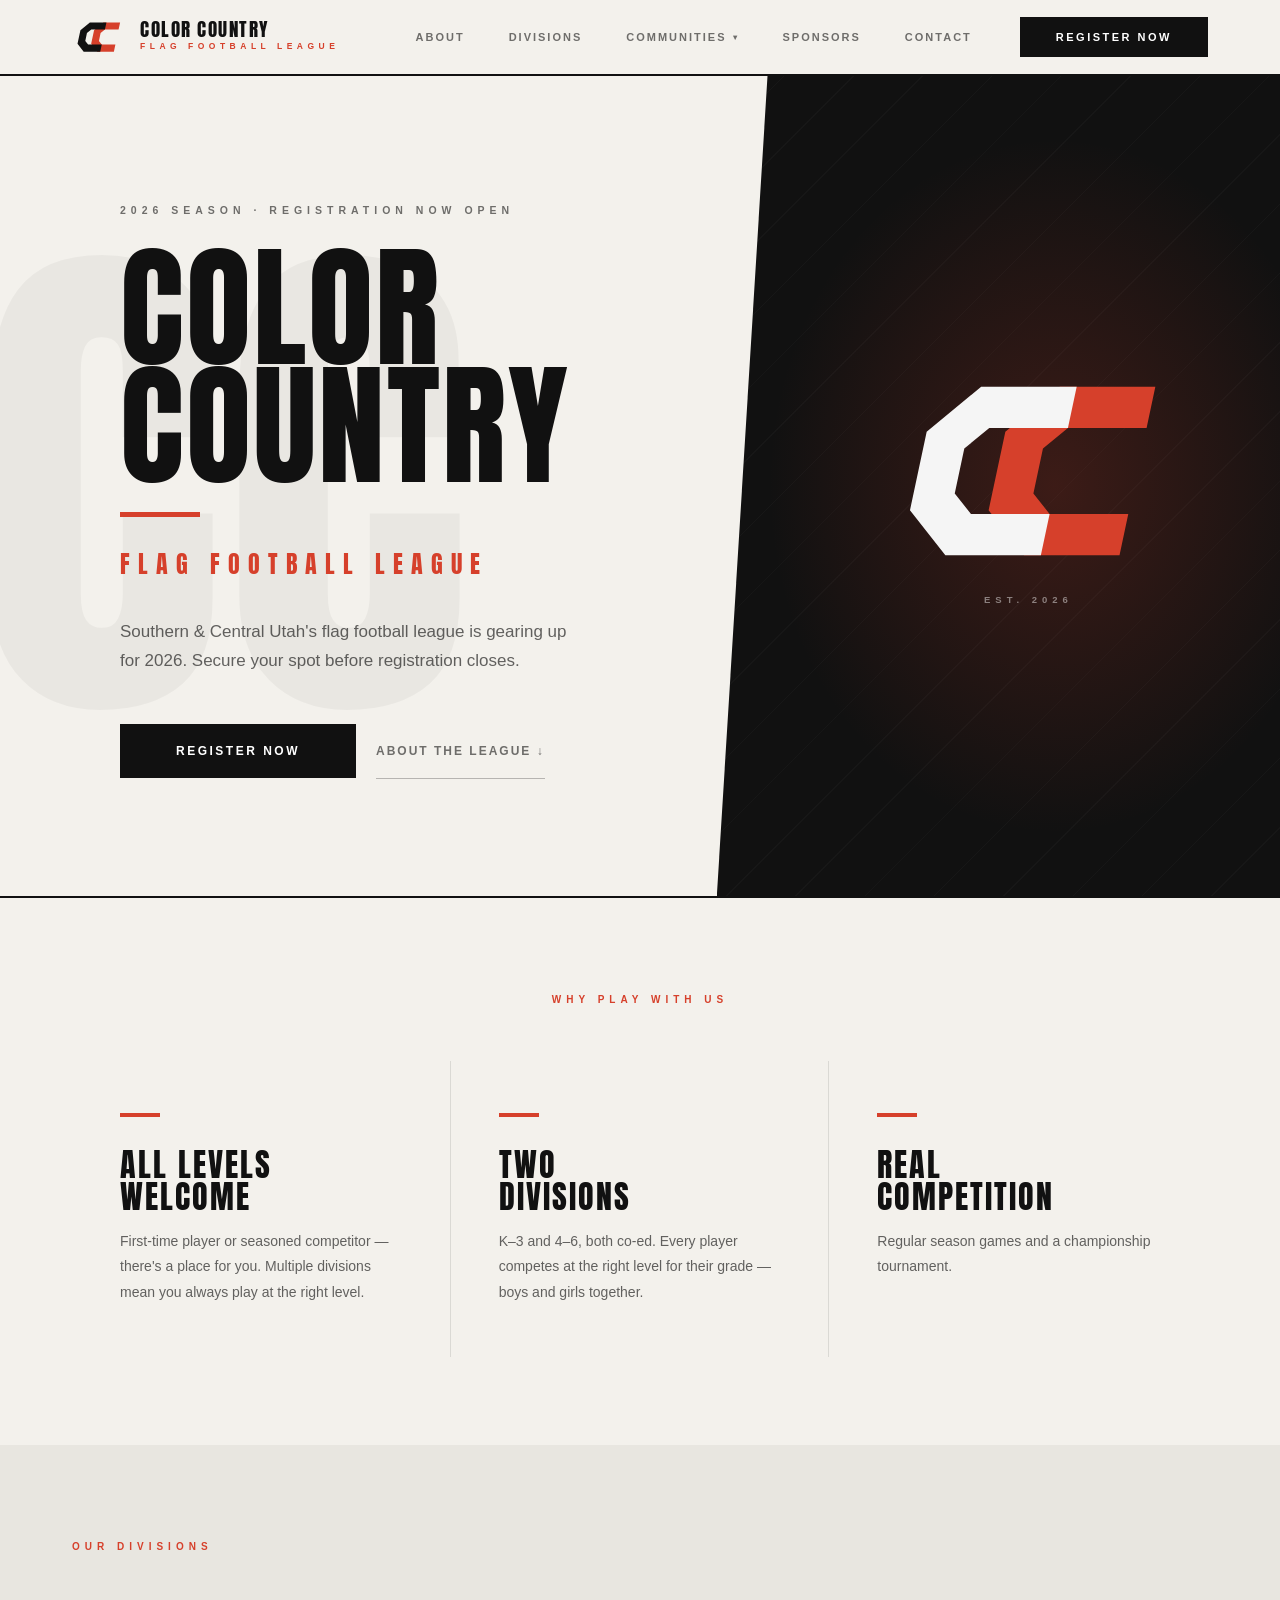
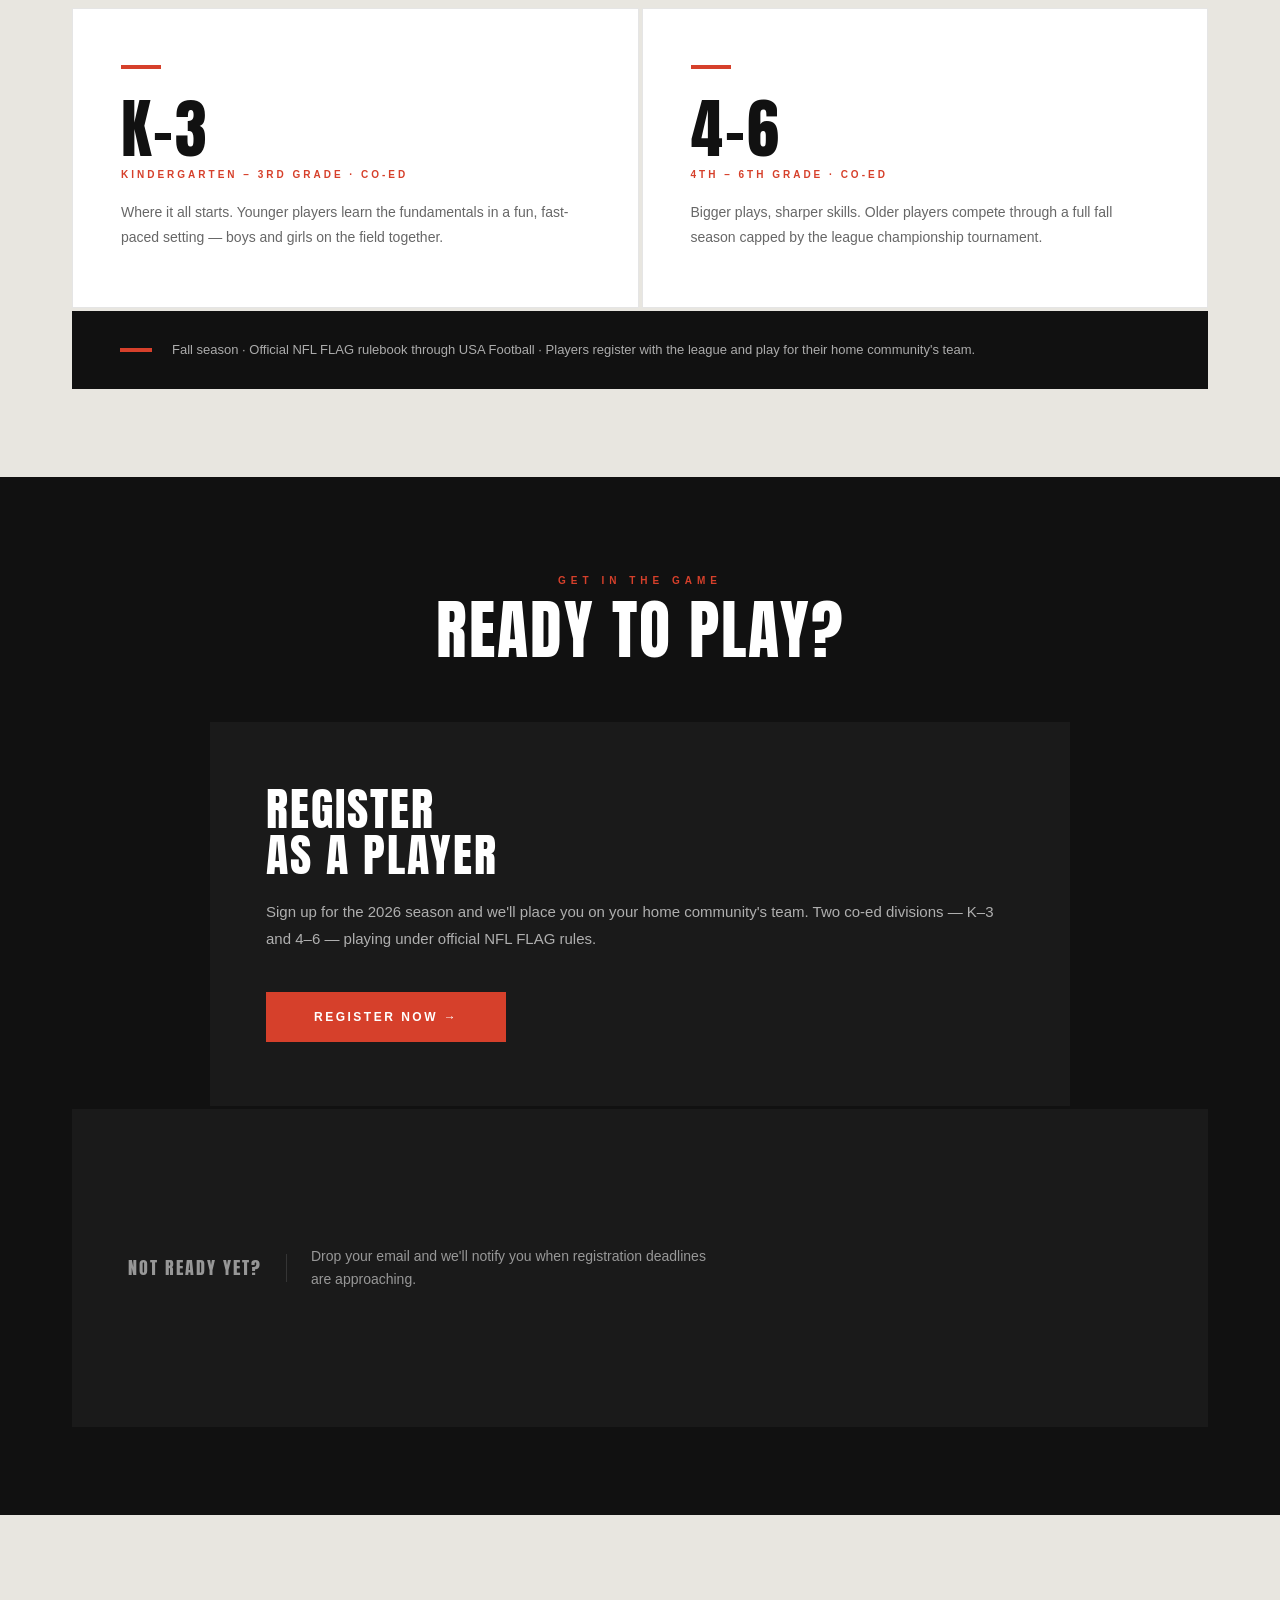
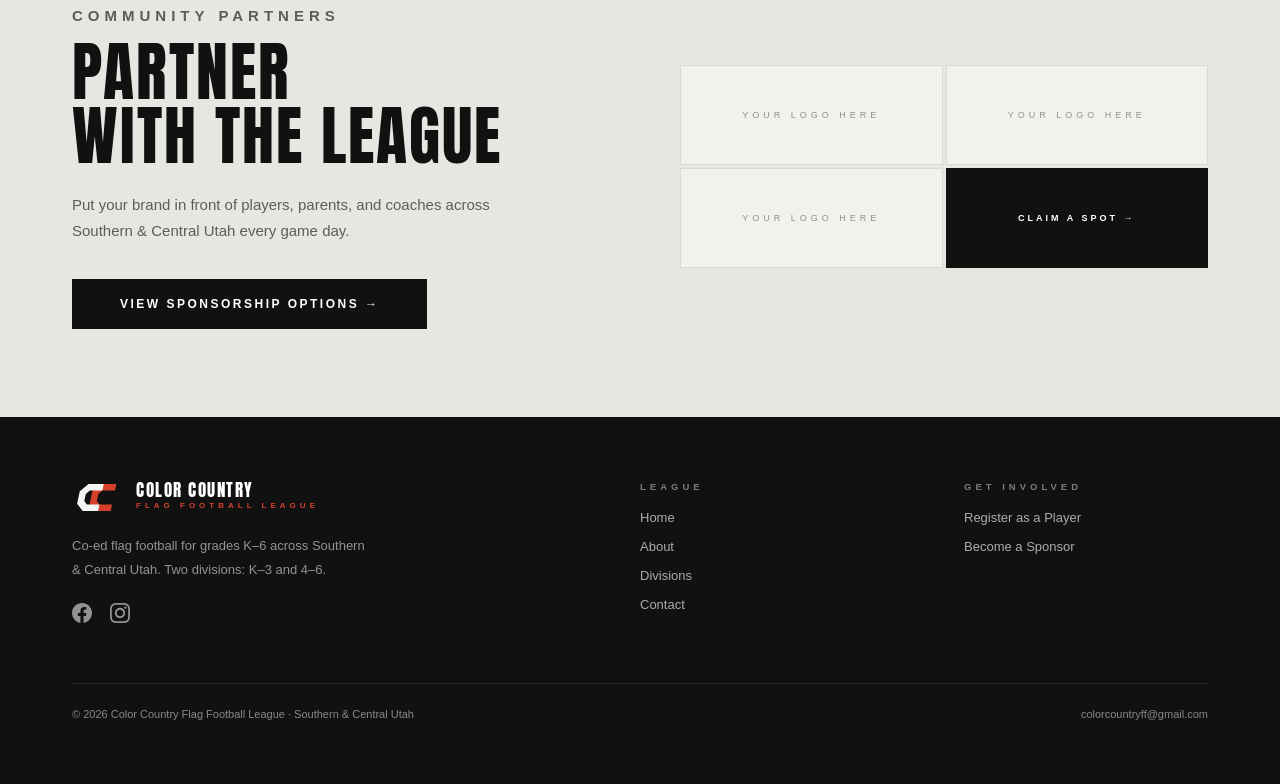
==== commit cd46f301: "Remove team registration; site registers individual athletes only Teams are added directly by the le" ====
--- a/index.html
+++ b/index.html
@@ -133,19 +133,12 @@
   <!-- REGISTRATION PATHS -->
   <section class="section section-dark">
     <p class="kicker section-kicker-center" style="text-align:center">Get In The Game</p>
-    <h2 class="display section-title-dark">How Do You Want To Play?</h2>
-    <div class="option-grid">
+    <h2 class="display section-title-dark">Ready To Play?</h2>
+    <div class="option-single">
       <div class="option-card">
-        <div class="option-num">Option 01</div>
-        <h3>Register<br>a Team</h3>
-        <p>Already have a crew? Bring your squad and compete as a unit. Team registration locks in your roster and your spot in the division.</p>
-        <a class="btn btn-red" href="register.html#team">Register a Team →</a>
-      </div>
-      <div class="option-card">
-        <div class="option-num">Option 02</div>
         <h3>Register<br>as a Player</h3>
-        <p>No team? No problem. Sign up as a free agent and we'll place you with the right squad. All you need to bring is yourself.</p>
-        <a class="btn btn-outline-light" href="register.html#player">Register as a Player →</a>
+        <p>Sign up for the 2026 season and we'll place you on your home community's team. Two co-ed divisions — K–3 and 4–6 — playing under official NFL FLAG rules.</p>
+        <a class="btn btn-red" href="register.html">Register Now →</a>
       </div>
     </div>
     <div class="notify-bar">
@@ -219,8 +212,7 @@
     </nav>
     <nav class="footer-col" aria-label="Get involved">
       <div class="footer-col-title">Get Involved</div>
-      <a href="register.html#team">Register a Team</a>
-      <a href="register.html#player">Register as a Player</a>
+      <a href="register.html">Register as a Player</a>
       <a href="sponsors.html">Become a Sponsor</a>
     </nav>
   </div>
--- a/styles.css
+++ b/styles.css
@@ -568,6 +568,16 @@
   display: grid;
   grid-template-columns: 1fr 1fr;
   gap: 3px;
+}
+
+.option-single {
+  max-width: 860px;
+  margin: 0 auto;
+}
+
+.form-single {
+  max-width: 780px;
+  margin: 0 auto;
 }
 
 .option-card {
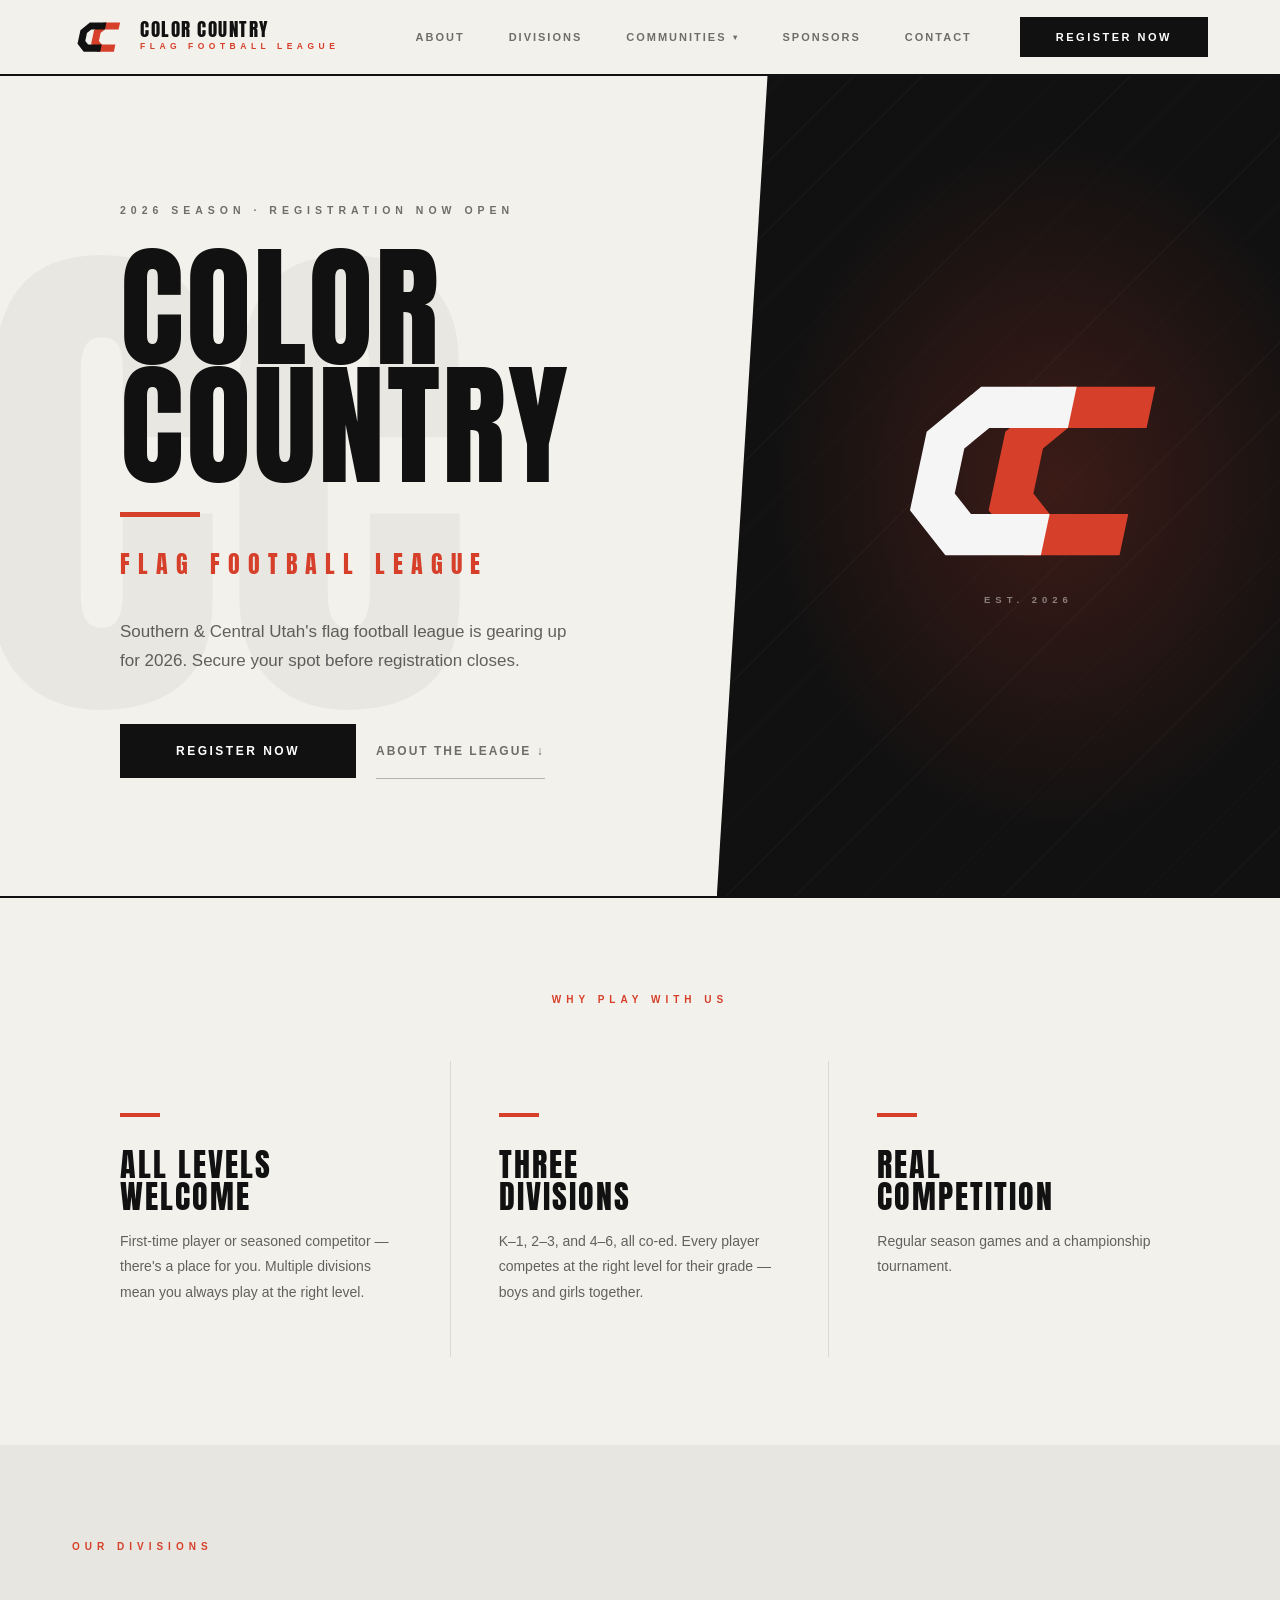
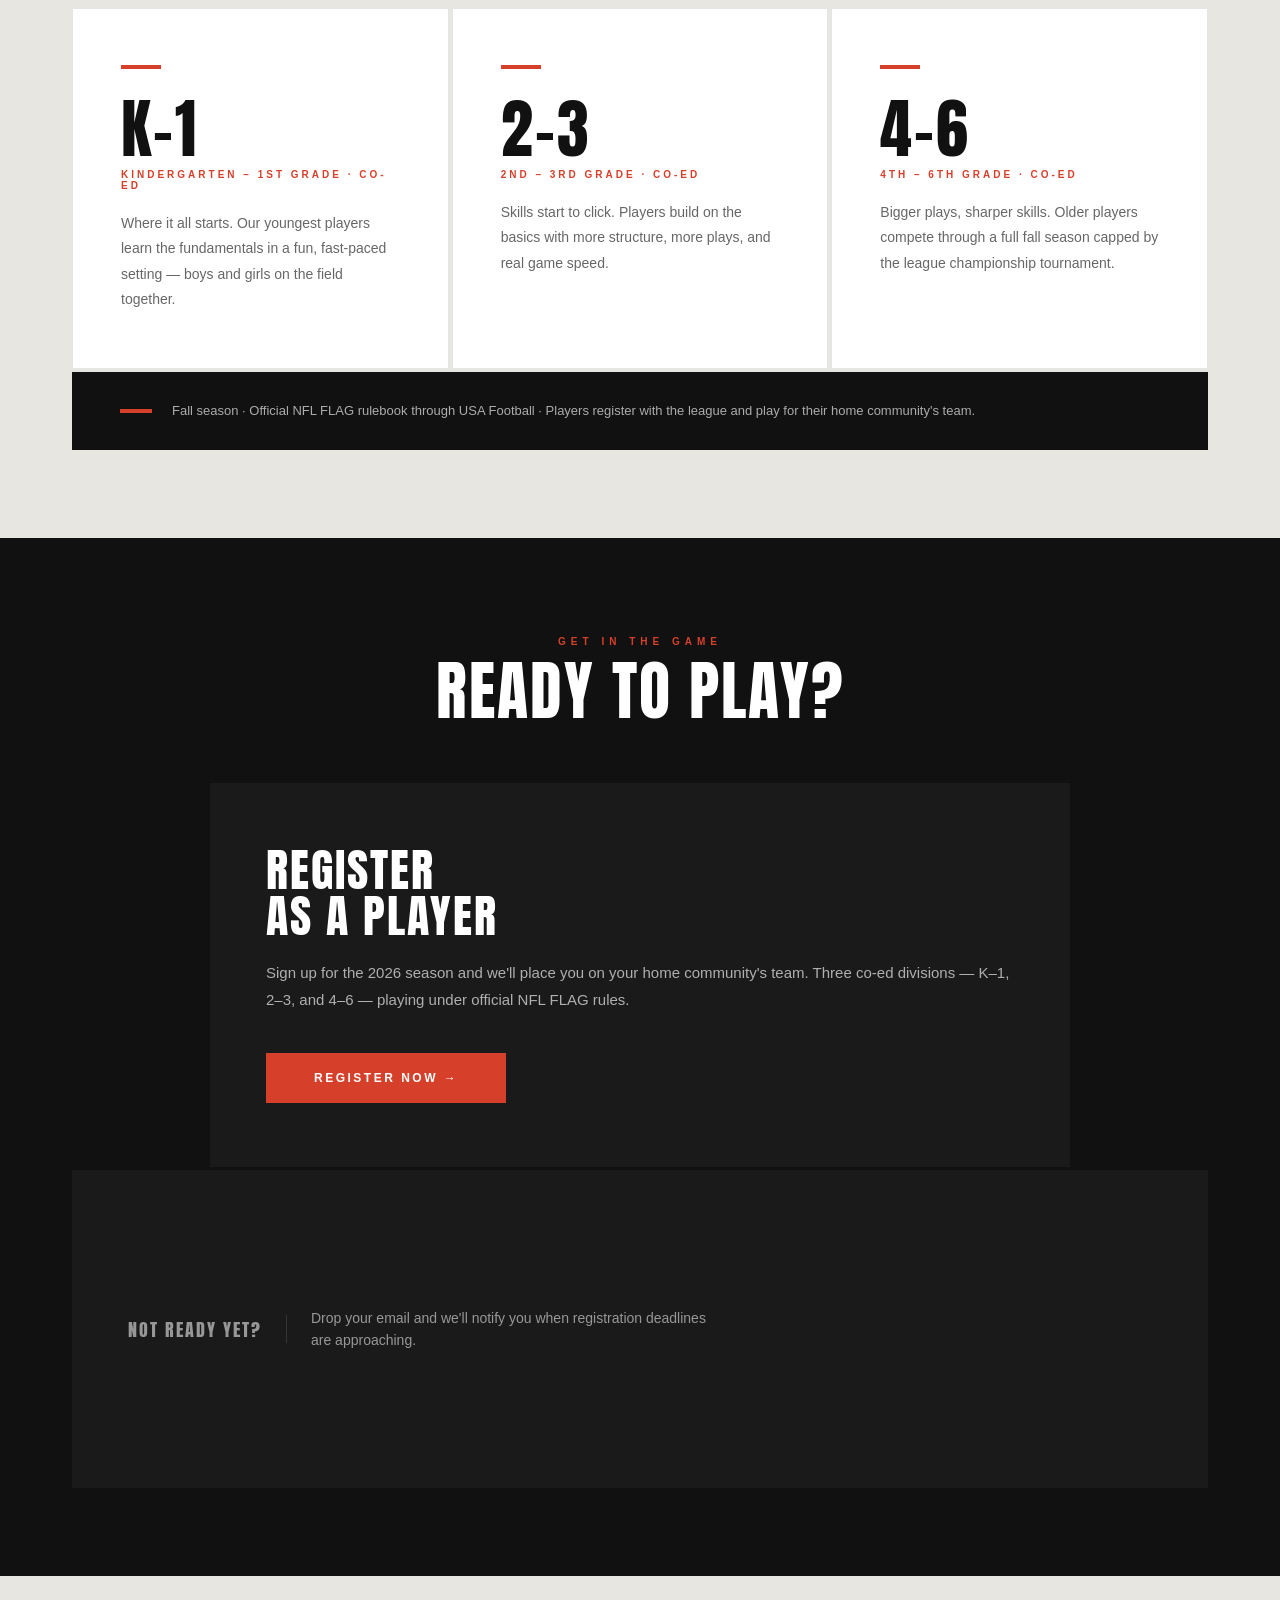
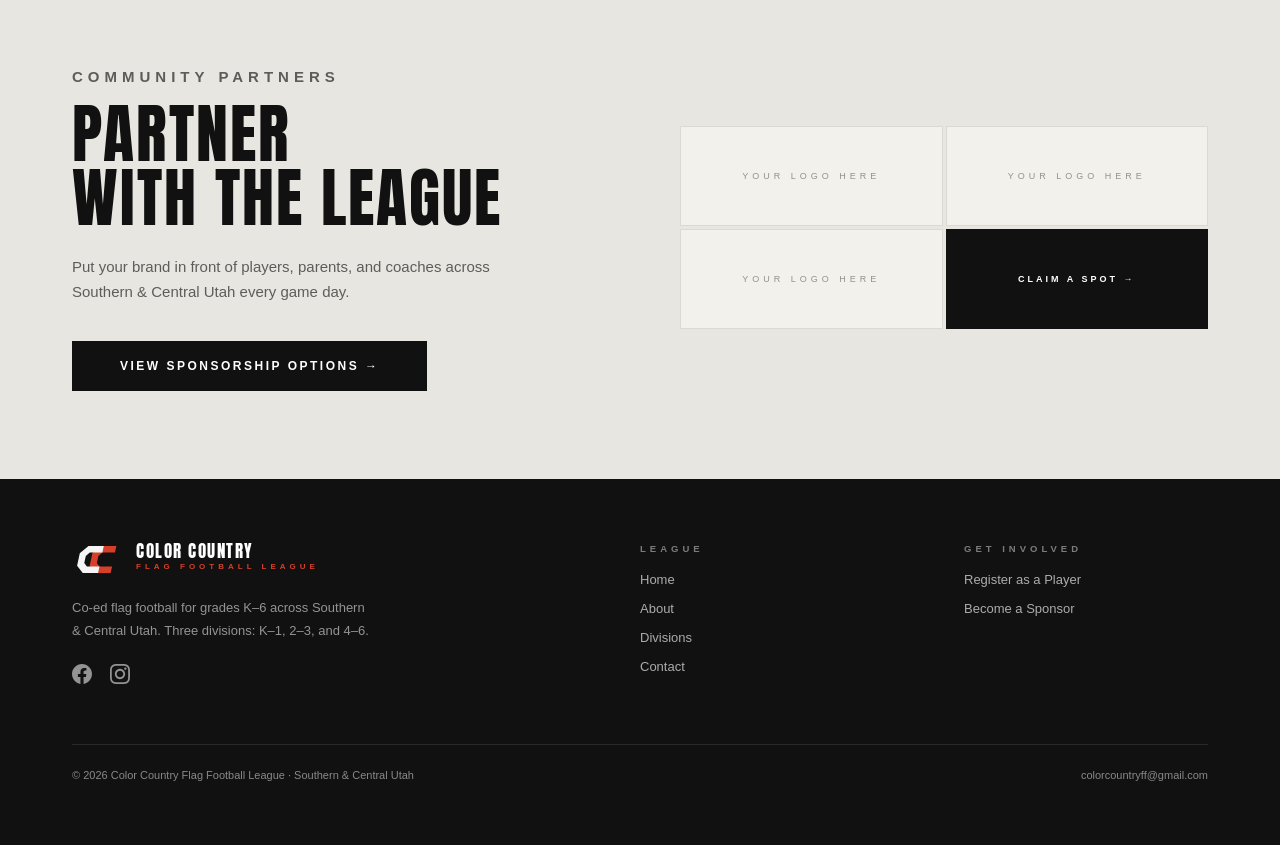
==== commit 35a9e183: "Switch to three divisions: K-1, 2-3, and 4-6 Update division copy sitewide — homepage cards and feat" ====
--- a/index.html
+++ b/index.html
@@ -4,7 +4,7 @@
 <meta charset="utf-8">
 <meta name="viewport" content="width=device-width, initial-scale=1">
 <title>Color Country Flag Football League | Youth Flag Football in Southern &amp; Central Utah</title>
-<meta name="description" content="Color Country Flag Football League — co-ed youth flag football for grades K–6 across Southern &amp; Central Utah. Two divisions: K–3 and 4–6. Registration for the 2026 season is now open.">
+<meta name="description" content="Color Country Flag Football League — co-ed youth flag football for grades K–6 across Southern &amp; Central Utah. Three divisions: K–1, 2–3, and 4–6. Registration for the 2026 season is now open.">
 <meta property="og:type" content="website">
 <meta property="og:site_name" content="Color Country Flag Football League">
 <meta property="og:title" content="Color Country Flag Football League">
@@ -96,8 +96,8 @@
       </div>
       <div class="feature">
         <div class="accent-bar" aria-hidden="true"></div>
-        <h3>Two<br>Divisions</h3>
-        <p>K–3 and 4–6, both co-ed. Every player competes at the right level for their grade — boys and girls together.</p>
+        <h3>Three<br>Divisions</h3>
+        <p>K–1, 2–3, and 4–6, all co-ed. Every player competes at the right level for their grade — boys and girls together.</p>
       </div>
       <div class="feature">
         <div class="accent-bar" aria-hidden="true"></div>
@@ -113,9 +113,15 @@
     <div class="division-grid">
       <div class="division-card">
         <div class="accent-bar" aria-hidden="true"></div>
-        <h3 class="division-grade">K–3</h3>
-        <div class="division-meta">Kindergarten – 3rd Grade · Co-Ed</div>
-        <p>Where it all starts. Younger players learn the fundamentals in a fun, fast-paced setting — boys and girls on the field together.</p>
+        <h3 class="division-grade">K–1</h3>
+        <div class="division-meta">Kindergarten – 1st Grade · Co-Ed</div>
+        <p>Where it all starts. Our youngest players learn the fundamentals in a fun, fast-paced setting — boys and girls on the field together.</p>
+      </div>
+      <div class="division-card">
+        <div class="accent-bar" aria-hidden="true"></div>
+        <h3 class="division-grade">2–3</h3>
+        <div class="division-meta">2nd – 3rd Grade · Co-Ed</div>
+        <p>Skills start to click. Players build on the basics with more structure, more plays, and real game speed.</p>
       </div>
       <div class="division-card">
         <div class="accent-bar" aria-hidden="true"></div>
@@ -137,7 +143,7 @@
     <div class="option-single">
       <div class="option-card">
         <h3>Register<br>as a Player</h3>
-        <p>Sign up for the 2026 season and we'll place you on your home community's team. Two co-ed divisions — K–3 and 4–6 — playing under official NFL FLAG rules.</p>
+        <p>Sign up for the 2026 season and we'll place you on your home community's team. Three co-ed divisions — K–1, 2–3, and 4–6 — playing under official NFL FLAG rules.</p>
         <a class="btn btn-red" href="register.html">Register Now →</a>
       </div>
     </div>
@@ -193,7 +199,7 @@
           <div class="footer-brand-tag">Flag Football League</div>
         </div>
       </div>
-      <p>Co-ed flag football for grades K–6 across Southern &amp; Central Utah. Two divisions: K–3 and 4–6.</p>
+      <p>Co-ed flag football for grades K–6 across Southern &amp; Central Utah. Three divisions: K–1, 2–3, and 4–6.</p>
       <div class="footer-social">
         <a href="https://www.facebook.com/profile.php?id=61591406416175" target="_blank" rel="noopener" aria-label="Color Country Flag Football on Facebook">
           <svg viewBox="0 0 24 24" aria-hidden="true" focusable="false"><path d="M24 12.073c0-6.627-5.373-12-12-12s-12 5.373-12 12c0 5.99 4.388 10.954 10.125 11.854v-8.385H7.078v-3.47h3.047V9.43c0-3.007 1.792-4.669 4.533-4.669 1.312 0 2.686.235 2.686.235v2.953H15.83c-1.491 0-1.956.925-1.956 1.874v2.25h3.328l-.532 3.47h-2.796v8.385C19.612 23.027 24 18.062 24 12.073z"/></svg>
--- a/styles.css
+++ b/styles.css
@@ -505,7 +505,7 @@
 
 .division-grid {
   display: grid;
-  grid-template-columns: 1fr 1fr;
+  grid-template-columns: 1fr 1fr 1fr;
   gap: 3px;
 }
 
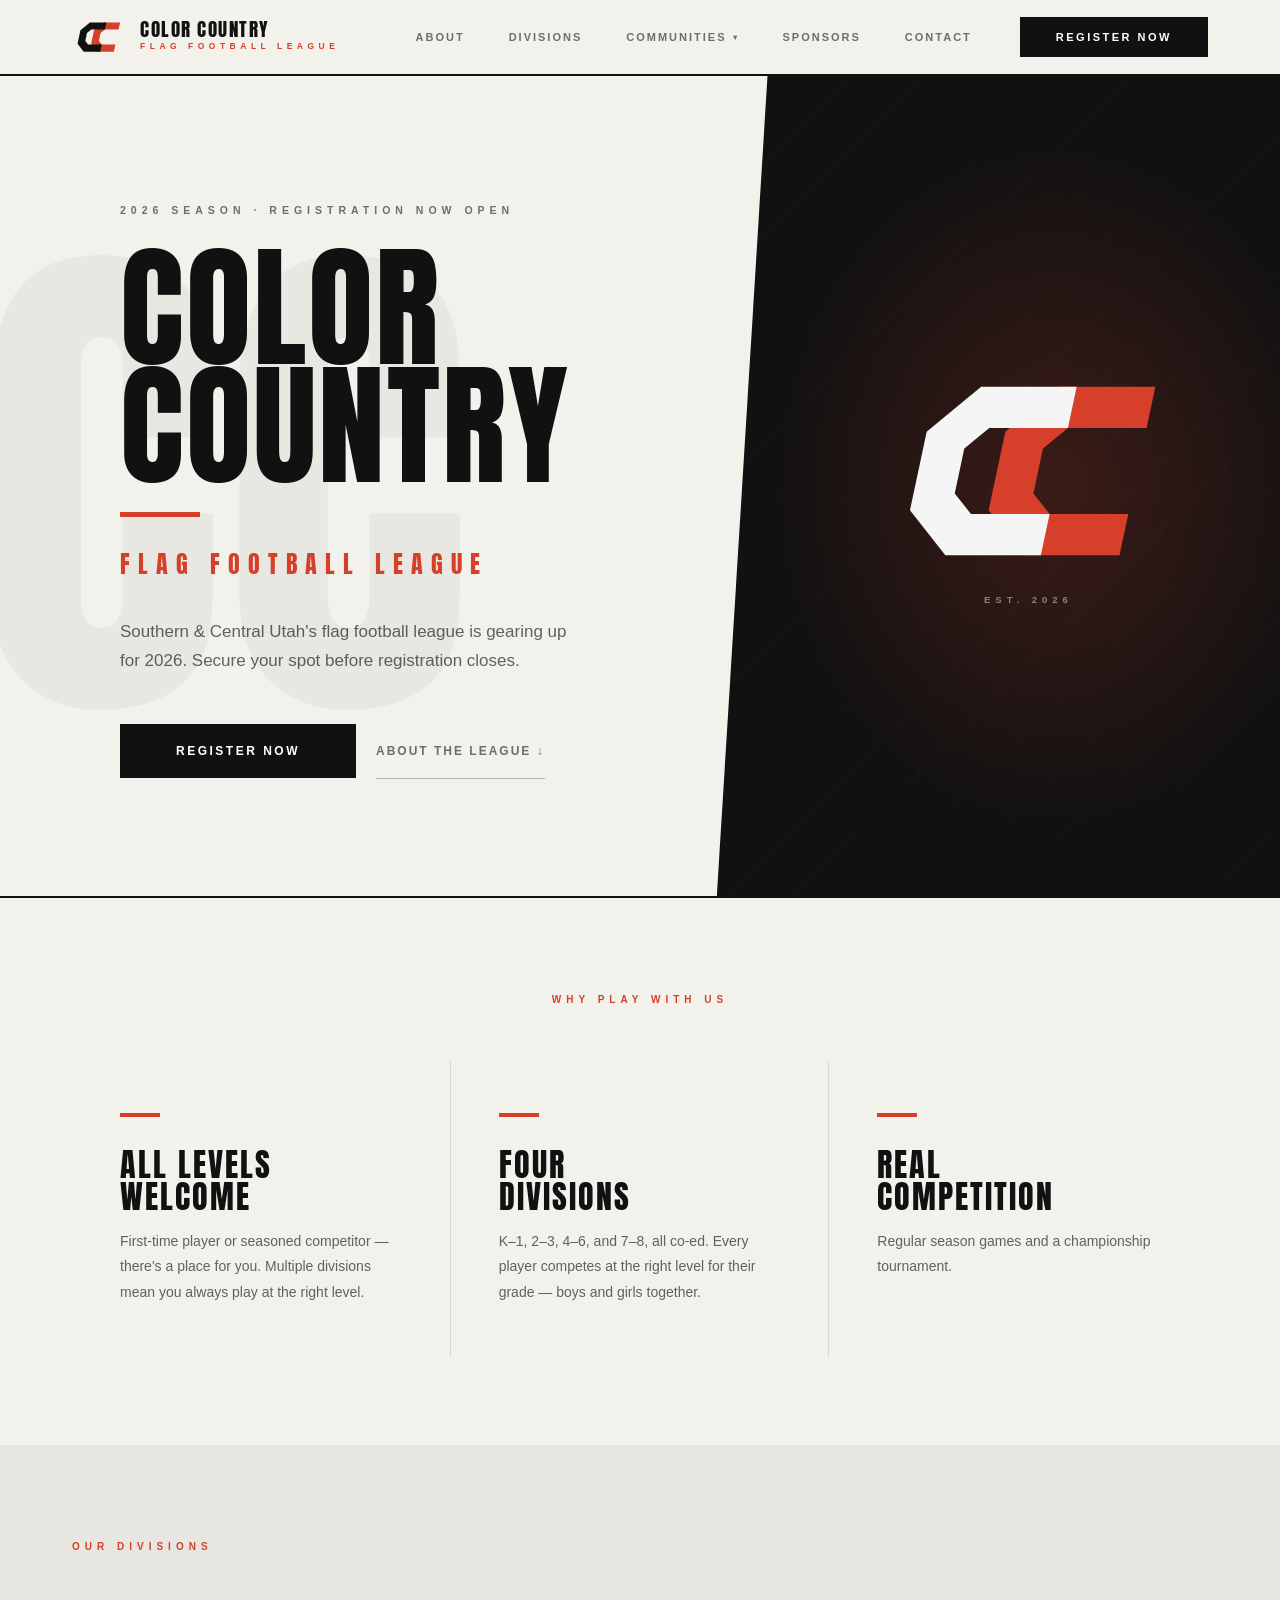
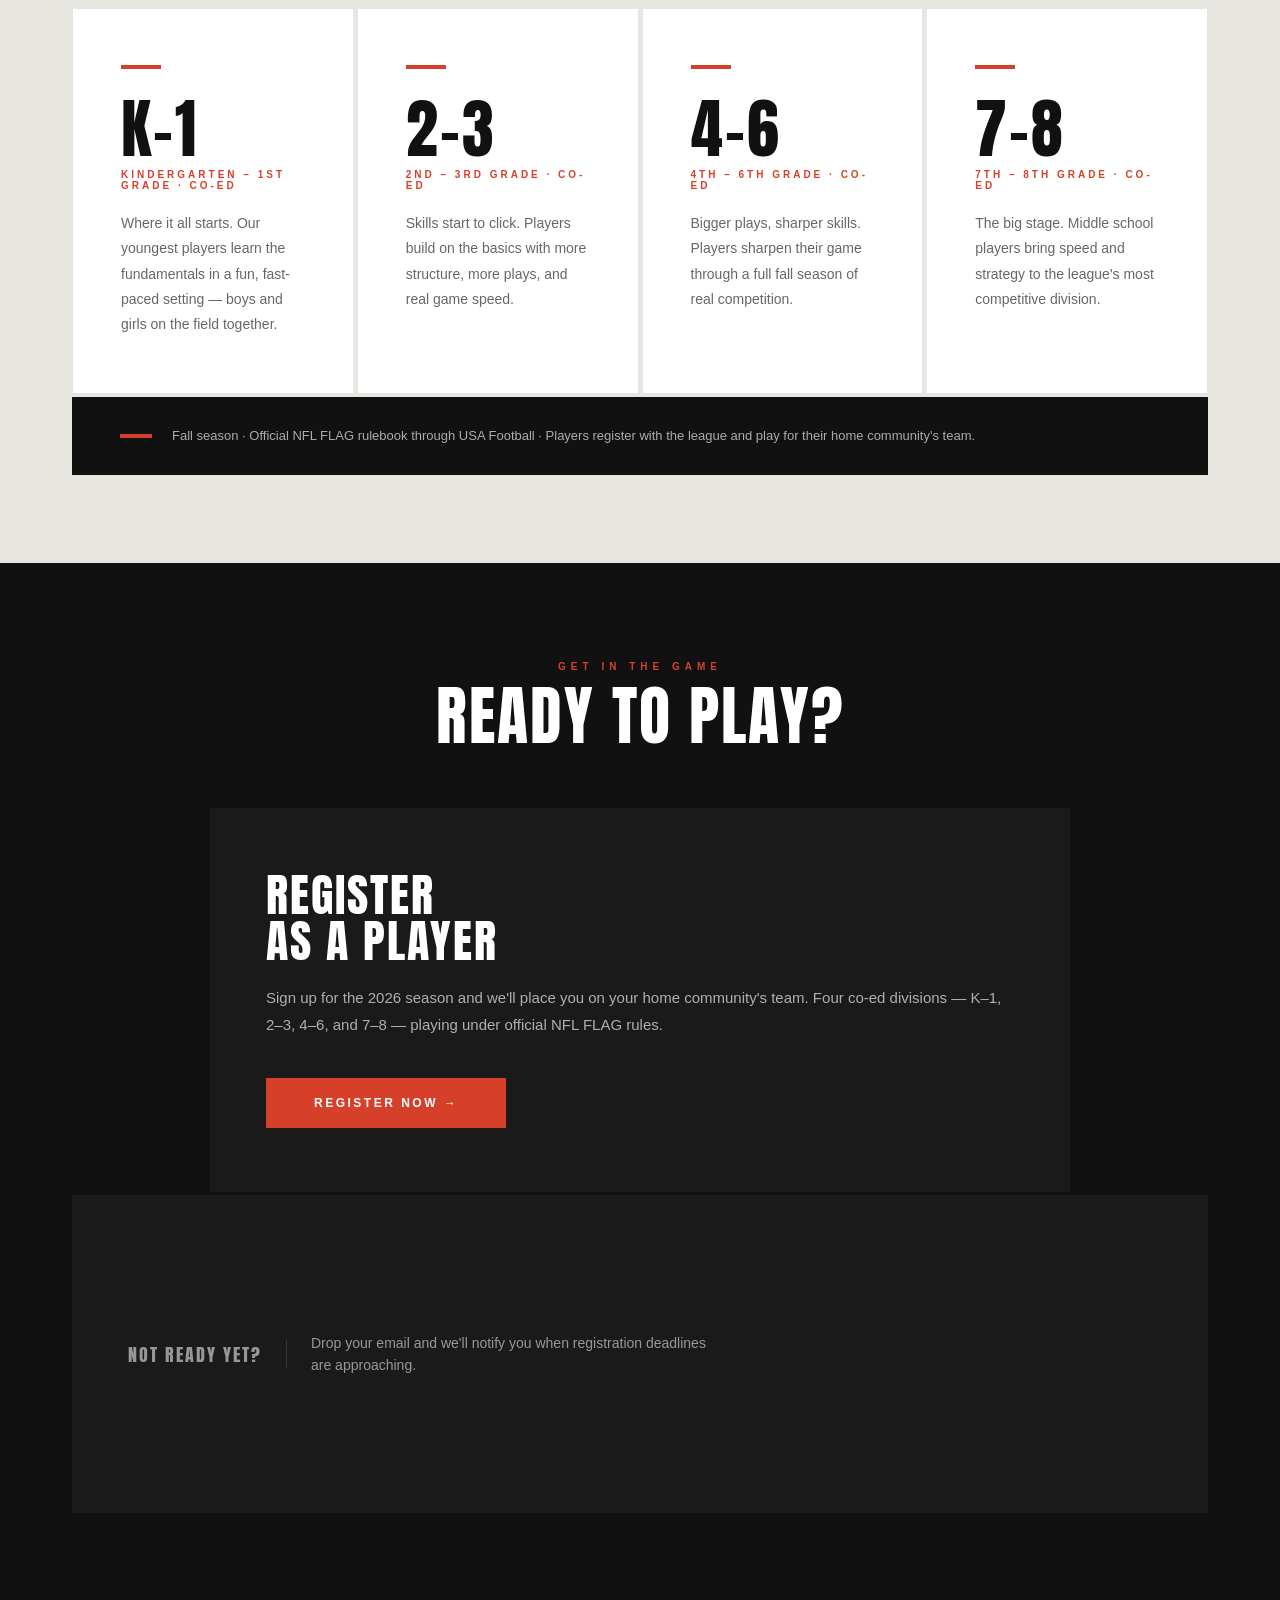
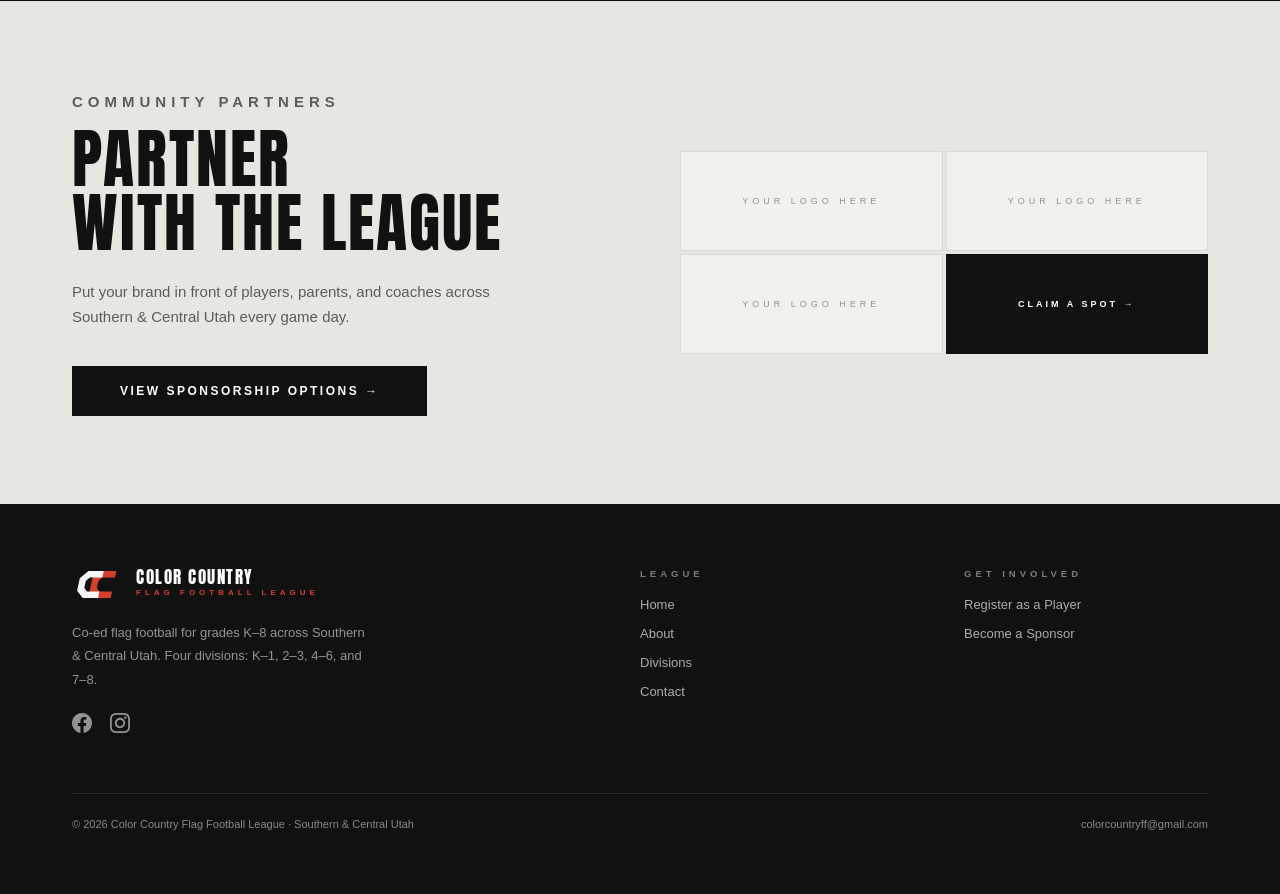
==== commit 60625425: "Add fourth division for 7th-8th grade; league is now K-8 New 7-8 division card on the homepage, divi" ====
--- a/index.html
+++ b/index.html
@@ -4,11 +4,11 @@
 <meta charset="utf-8">
 <meta name="viewport" content="width=device-width, initial-scale=1">
 <title>Color Country Flag Football League | Youth Flag Football in Southern &amp; Central Utah</title>
-<meta name="description" content="Color Country Flag Football League — co-ed youth flag football for grades K–6 across Southern &amp; Central Utah. Three divisions: K–1, 2–3, and 4–6. Registration for the 2026 season is now open.">
+<meta name="description" content="Color Country Flag Football League — co-ed youth flag football for grades K–8 across Southern &amp; Central Utah. Four divisions: K–1, 2–3, 4–6, and 7–8. Registration for the 2026 season is now open.">
 <meta property="og:type" content="website">
 <meta property="og:site_name" content="Color Country Flag Football League">
 <meta property="og:title" content="Color Country Flag Football League">
-<meta property="og:description" content="Co-ed youth flag football for grades K–6 across Southern &amp; Central Utah. Registration for the 2026 season is now open.">
+<meta property="og:description" content="Co-ed youth flag football for grades K–8 across Southern &amp; Central Utah. Registration for the 2026 season is now open.">
 <meta property="og:image" content="https://lanemecham-ai.github.io/color-country-flag-football/favicon-512.png">
 <link rel="icon" href="favicon.ico" sizes="48x48">
 <link rel="icon" href="favicon.svg" type="image/svg+xml">
@@ -96,8 +96,8 @@
       </div>
       <div class="feature">
         <div class="accent-bar" aria-hidden="true"></div>
-        <h3>Three<br>Divisions</h3>
-        <p>K–1, 2–3, and 4–6, all co-ed. Every player competes at the right level for their grade — boys and girls together.</p>
+        <h3>Four<br>Divisions</h3>
+        <p>K–1, 2–3, 4–6, and 7–8, all co-ed. Every player competes at the right level for their grade — boys and girls together.</p>
       </div>
       <div class="feature">
         <div class="accent-bar" aria-hidden="true"></div>
@@ -127,7 +127,13 @@
         <div class="accent-bar" aria-hidden="true"></div>
         <h3 class="division-grade">4–6</h3>
         <div class="division-meta">4th – 6th Grade · Co-Ed</div>
-        <p>Bigger plays, sharper skills. Older players compete through a full fall season capped by the league championship tournament.</p>
+        <p>Bigger plays, sharper skills. Players sharpen their game through a full fall season of real competition.</p>
+      </div>
+      <div class="division-card">
+        <div class="accent-bar" aria-hidden="true"></div>
+        <h3 class="division-grade">7–8</h3>
+        <div class="division-meta">7th – 8th Grade · Co-Ed</div>
+        <p>The big stage. Middle school players bring speed and strategy to the league's most competitive division.</p>
       </div>
     </div>
     <div class="division-note">
@@ -143,7 +149,7 @@
     <div class="option-single">
       <div class="option-card">
         <h3>Register<br>as a Player</h3>
-        <p>Sign up for the 2026 season and we'll place you on your home community's team. Three co-ed divisions — K–1, 2–3, and 4–6 — playing under official NFL FLAG rules.</p>
+        <p>Sign up for the 2026 season and we'll place you on your home community's team. Four co-ed divisions — K–1, 2–3, 4–6, and 7–8 — playing under official NFL FLAG rules.</p>
         <a class="btn btn-red" href="register.html">Register Now →</a>
       </div>
     </div>
@@ -199,7 +205,7 @@
           <div class="footer-brand-tag">Flag Football League</div>
         </div>
       </div>
-      <p>Co-ed flag football for grades K–6 across Southern &amp; Central Utah. Three divisions: K–1, 2–3, and 4–6.</p>
+      <p>Co-ed flag football for grades K–8 across Southern &amp; Central Utah. Four divisions: K–1, 2–3, 4–6, and 7–8.</p>
       <div class="footer-social">
         <a href="https://www.facebook.com/profile.php?id=61591406416175" target="_blank" rel="noopener" aria-label="Color Country Flag Football on Facebook">
           <svg viewBox="0 0 24 24" aria-hidden="true" focusable="false"><path d="M24 12.073c0-6.627-5.373-12-12-12s-12 5.373-12 12c0 5.99 4.388 10.954 10.125 11.854v-8.385H7.078v-3.47h3.047V9.43c0-3.007 1.792-4.669 4.533-4.669 1.312 0 2.686.235 2.686.235v2.953H15.83c-1.491 0-1.956.925-1.956 1.874v2.25h3.328l-.532 3.47h-2.796v8.385C19.612 23.027 24 18.062 24 12.073z"/></svg>
--- a/styles.css
+++ b/styles.css
@@ -505,7 +505,7 @@
 
 .division-grid {
   display: grid;
-  grid-template-columns: 1fr 1fr 1fr;
+  grid-template-columns: repeat(4, 1fr);
   gap: 3px;
 }
 
@@ -1429,6 +1429,8 @@
   .hero-copy { padding: 64px 40px; width: 60%; }
 
   .benefit-grid { grid-template-columns: 1fr 1fr; }
+
+  .division-grid { grid-template-columns: 1fr 1fr; }
 
   .split { gap: 48px; }
 
